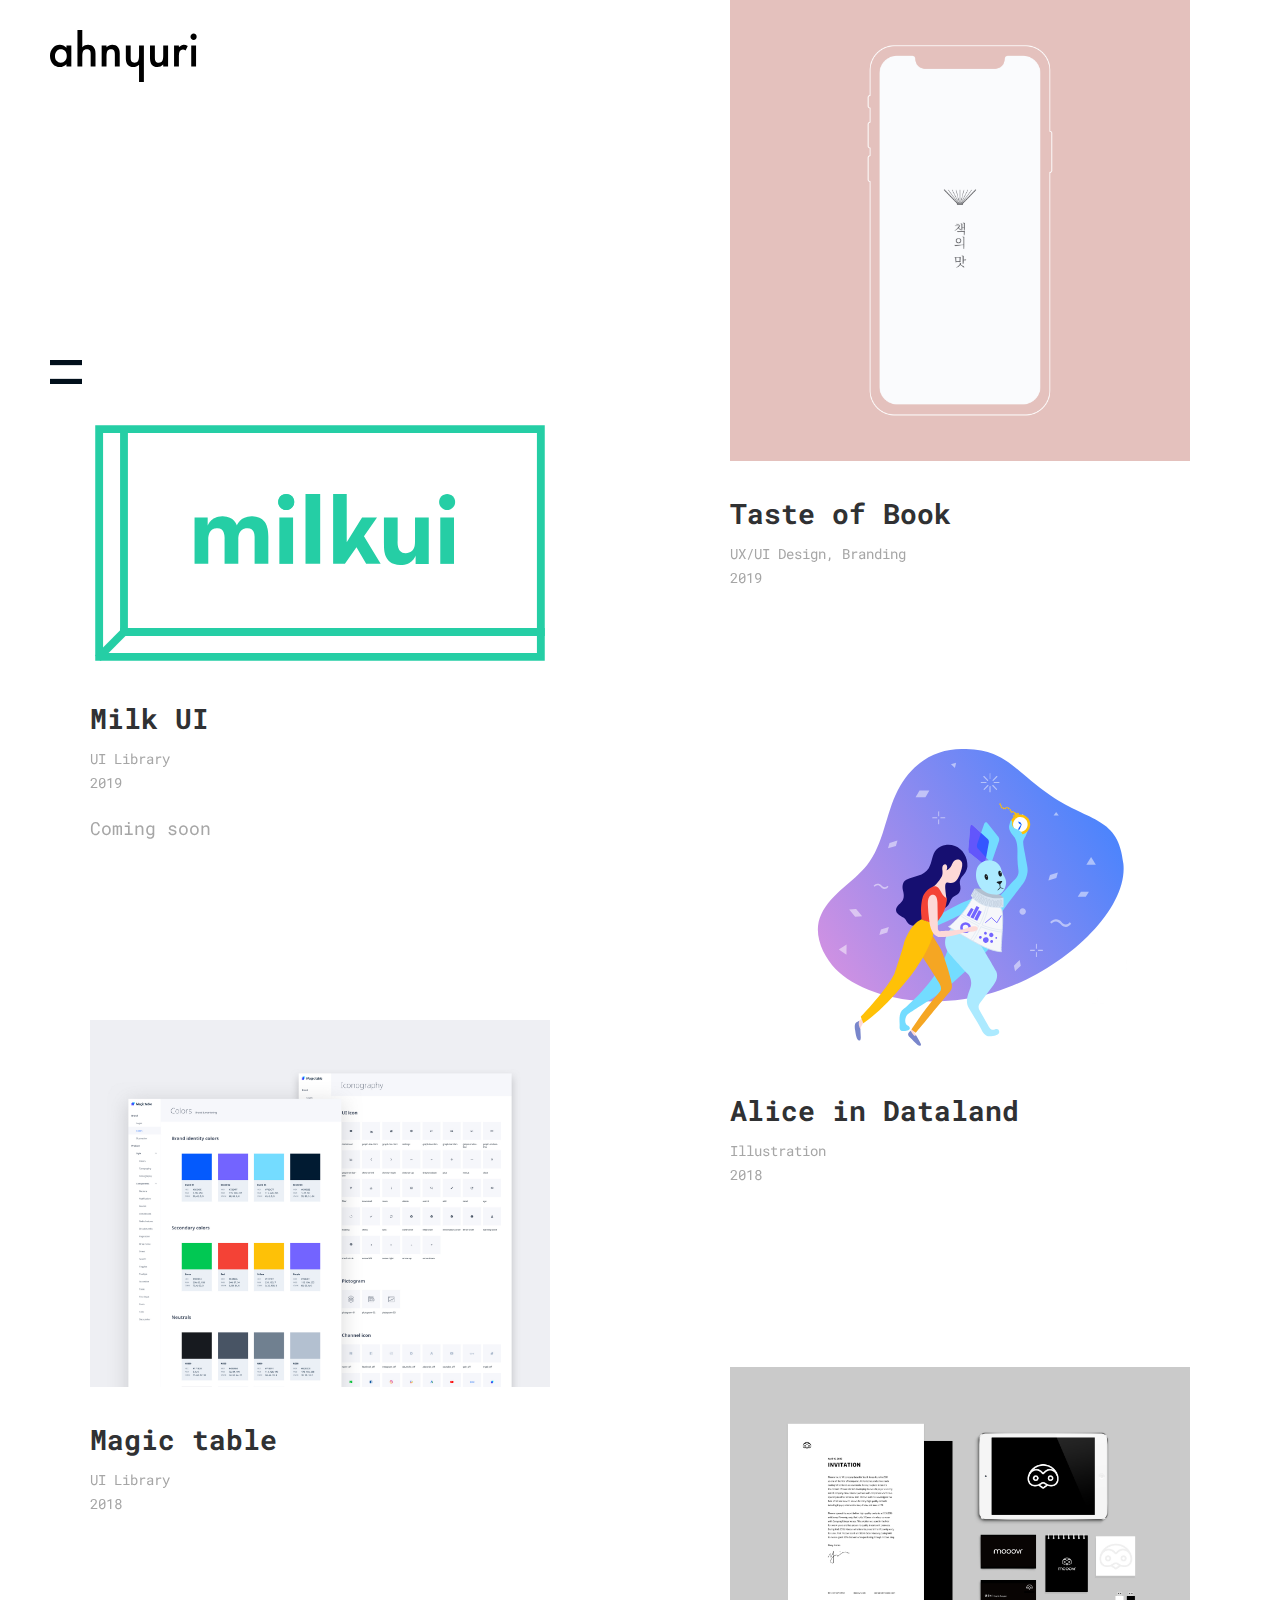
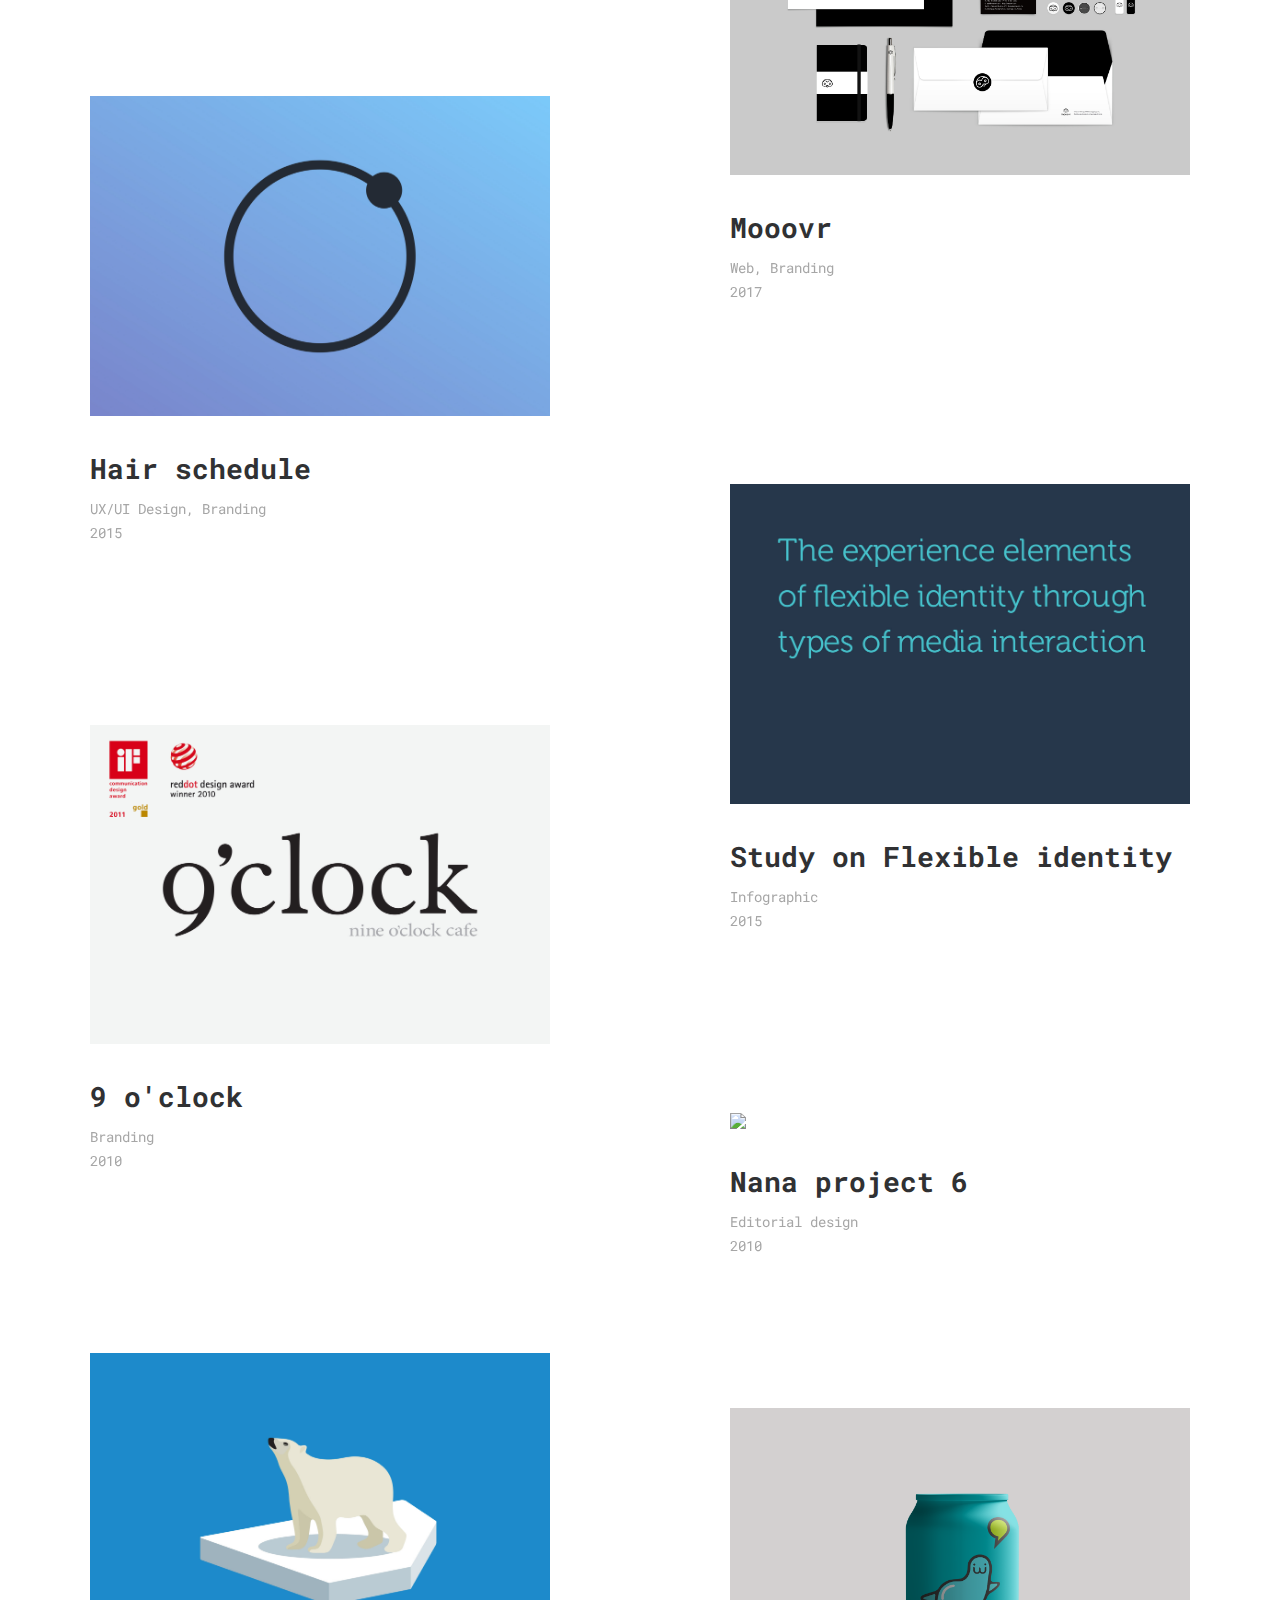
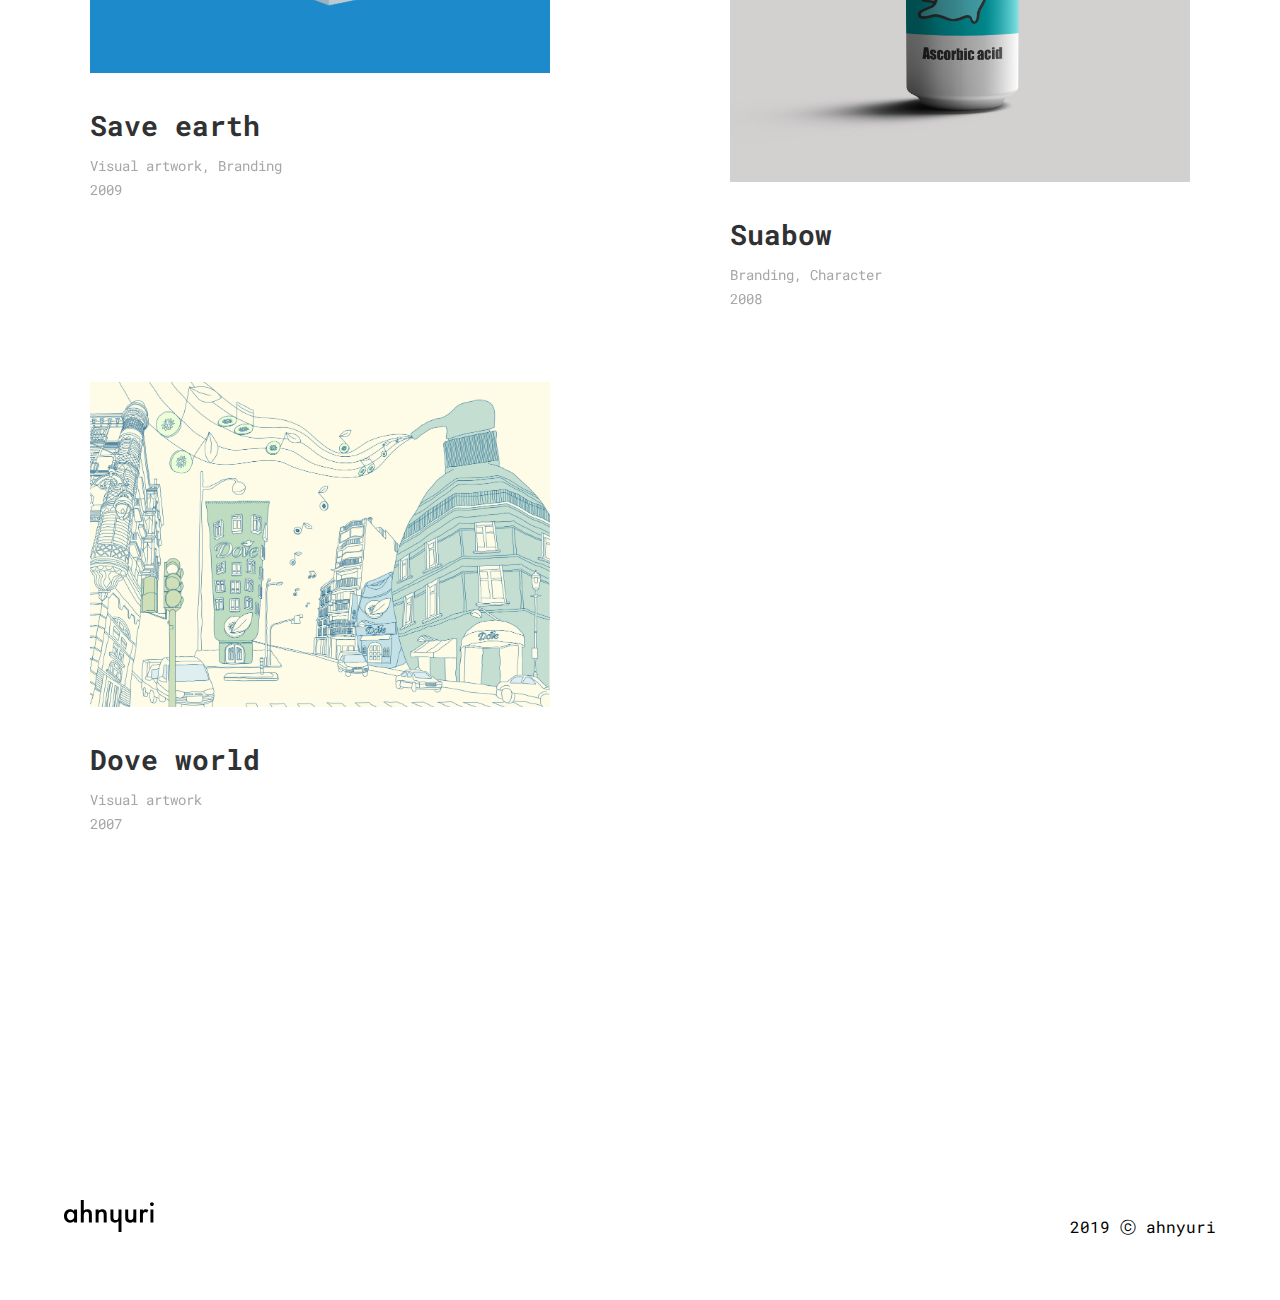
==== index.html @ 7df75aba "내용수정190302" ====
<!DOCTYPE html>
<html lang="en">
<head>
    <meta charset="UTF-8">
    <meta name="viewport" content="width=device-width, initial-scale=1.0">
    <meta http-equiv="X-UA-Compatible" content="ie=edge">
    <title>Yuri's Portfoilo
	</title>
	
	<link rel="stylesheet" href="./css/style1.css">
	<link rel="stylesheet" href="./css/animate.css">
	
	<script src="./js/lib/jquery-3.3.1.min.js"></script>
	<script>
		$(function() {
			var scrollEvent = function(event) {
				// 현재의 window화면의 스크롤 위치를 가져옴
				var height = $(this).scrollTop()

				if (height === 0) {
					$('#home_btn_img').attr('src', './images/P_PI_fullname.svg');
				} else if(height !== 0) {
					$('#home_btn_img').attr('src', './images/P_PI.svg');
				}
			}

			$(window).scroll(scrollEvent)
		})

		var chk = true;
		function clickMenu() {
			if (chk) {
				$('#menu_img').attr('src', './images/icon-del.svg');
				$('#contents').fadeOut();
				$('#career').fadeIn();
				chk = false;
			} else {
				$('#menu_img').attr('src', './images/icon-menu.svg');
				$('#career').fadeOut();
				$('#contents').fadeIn();
				chk = true;
			}

		}

		function movePortfolioPage(code) {
			location.href = "./detail.html?code=" + code 
		}
	</script>
</head>
<body>
	<div class="menu">
		<a onclick="clickMenu()"><img id="menu_img" src="./images/icon-menu.svg"></a>
	</div>
	<div id="contents">
		<div class="header" id="header">
			<div class="nav">
				<a href="./index.html"><img id="home_btn_img" src="./images/P_PI_fullname.svg"></a>
			</div>
			<!-- <div class="menu">
				<a href="" onclick="clickMenu()"><img src="./images/icon-menu.svg"></a>
			</div> -->
		</div>
		<div class="container" >
			<div class="left">
				<div class="contents-l1">
					<img src="./images/P_milkui_featured.svg">
					<h2>Milk UI</h2>
					<span>UI Library<br>2019</span><br><br><span style="font-size: 18px;">Coming soon</span>
				</div>
				<div class="contents-l2">
						<a onclick="movePortfolioPage('mtui')"><img src="./images/P_mtui_featured.jpg"></a>
						<a onclick="movePortfolioPage('mtui')"><h2>Magic table</h2></a>
						<a onclick="movePortfolioPage('mtui')"><span>UI Library<br>2018</span></a>
				</div>
				<div class="contents-l3">
						<a onclick="movePortfolioPage('hs')"><img src="./images/P_HS_featured2.jpg"></a>
						<a onclick="movePortfolioPage('hs')"><h2>Hair schedule</h2></a>
						<a onclick="movePortfolioPage('hs')"><span>UX/UI Design, Branding<br>2015</span></a>
				</div>
				<div class="contents-l4">
						<a onclick="movePortfolioPage('9')"><img src="./images/P_9_featured.jpg"></a>
						<a onclick="movePortfolioPage('9')"><h2>9 o'clock</h2></a>
						<a onclick="movePortfolioPage('9')"><span>Branding<br>2010</span></a>
				</div>
				<div class="contents-l5">
						<a onclick="movePortfolioPage('se')"><img src="./images/P_SE_featured.jpg"></a>
						<a onclick="movePortfolioPage('se')"><h2>Save earth</h2></a>
						<a onclick="movePortfolioPage('se')"><span>Visual artwork, Branding<br>2009</span></a>
				</div>
				<div class="contents-l6">
					<a onclick="movePortfolioPage('dove')"><img src="./images/P_dove_featured.jpg"></a>
					<a onclick="movePortfolioPage('dove')"><h2>Dove world</h2></a>
					<a onclick="movePortfolioPage('dove')"><span>Visual artwork<br>2007</span></a>
				</div>
			</div>
			<div class="right">
				<div class="contents-r1">
						<a onclick="movePortfolioPage('bt')"><img src="./images/P_BT_featured.jpg"></a>
						<a onclick="movePortfolioPage('bt')"><h2>Taste of Book</h2></a>
						<a onclick="movePortfolioPage('bt')"><span>UX/UI Design, Branding<br>2019</span></a>
				</div>
				<div class="contents-r2">
						<a onclick="movePortfolioPage('alice')"><img src="./images/P_alice_featured.svg"></a>
						<a onclick="movePortfolioPage('alice')"><h2>Alice in Dataland</h2></a>
						<a onclick="movePortfolioPage('alice')"><span>Illustration<br>2018</span></a>
				</div>
				<div class="contents-r3">
						<a onclick="movePortfolioPage('mvr')"><img src="./images/P_MVR_featured.jpg"></a>
						<a onclick="movePortfolioPage('mvr')"><h2>Mooovr</h2></a>
						<a onclick="movePortfolioPage('mvr')"><span>Web, Branding<br>2017</span></a>
				</div>
				<div class="contents-r4">
						<a onclick="movePortfolioPage('fi')"><img src="./images/P_FI_featured.jpg"></a>
						<a onclick="movePortfolioPage('fi')"><h2>Study on Flexible identity</h2></a>
						<a onclick="movePortfolioPage('fi')"><span>Infographic<br>2015</span></a>
				</div>
				<div class="contents-r5">
						<a onclick="movePortfolioPage('nana6')"><img src="./images/P_nana6_featured.jpg"></a>
						<a onclick="movePortfolioPage('nana6')"><h2>Nana project 6</h2></a>
						<a onclick="movePortfolioPage('nana6')"><span>Editorial design<br>2010</span></a>
				</div>
				<div class="contents-r6">
					<a onclick="movePortfolioPage('sb')"><img src="./images/P_SB_featured.svg"></a>
					<a onclick="movePortfolioPage('sb')"><h2>Suabow</h2></a>
					<a onclick="movePortfolioPage('sb')"><span>Branding, Character<br>2008</span></a>
				</div>
			</div>
		</div>

		<!-- <div class="wrap">
		<h1 class="animated fadeIn infinite">ANIMATE</h1>
		</div>	 -->
		
		<div class="footer">
			<span class="name">
				<a href="./index.html"><img src="./images/P_PI_fullname.svg"></a>
			</span>
			<!-- <span class="info">
				<p>elisabet517@naver.com<br>+82 10 4820 4100</p>
			</span> -->
			<span class="copyright">
				<p>2019 ⓒ ahnyuri</p>
			</span>
		</div>
	</div>
	<div id="career" style="display:none;">
		<h1 style="margin-top: 50px; margin-left: 10%; font-size: 36px;">Yuri Ahn<br>UX/UI, Graphic designer<br>elisabet517@naver.com</h1>

		<p style="margin-top: 50px; margin-left: 20%; font-size: 12px">Awards & Recognition</p>
		<h1 style="margin-top: 10px; margin-left: 20%; font-size: 36px;">iF design awards : Gold awards '11/<br>Reddot design awards: Winner '10/<br>
			1st Dove creative artwork awards:<br>Silver awards '07<br></h1>

		<p style="margin-top: 50px; margin-left: 30%; font-size: 12px">Educational background</p>
		<h1 style="margin-top: 10px; margin-left: 30%; margin-bottom: 60px; font-size: 36px;">Dept. of Visual design,<br>Univ. of Hongik, Master’s degree/<br>Dept. of Visual package design,<br>Univ. of Hanyang ERICA,<br>Bachelor’s degree</h1>
	</div>
</body>
</html>
---- css/style1.css ----
@import url('https://fonts.googleapis.com/css?family=Cantarell|Montserrat|Nixie+One|PT+Mono|Roboto+Mono|Roboto+Slab|Space+Mono');


body {
	margin: 0;
	font-family: 'Roboto Slab', serif;
	font-family: 'Cantarell', sans-serif;
	font-family: 'PT Mono', monospace;
	font-family: 'Space Mono', monospace;
	font-family: 'Nixie One', cursive;
	font-family: 'Montserrat', sans-serif;
	font-family: 'Roboto Mono', monospace;
}

/* @import url('https://fonts.googleapis.com/css?family=ABeeZee|Armata|Cantarell|Merriweather+Sans|Montserrat|Nixie+One|PT+Mono|PT+Sans+Caption|Roboto+Mono|Roboto+Slab|Source+Code+Pro|Space+Mono');

body {
	margin: 0;
	font-family: 'Roboto Slab', serif;
	font-family: 'Space Mono', monospace;
	font-family: 'Nixie One', cursive;
	font-family: 'Montserrat', sans-serif;
	font-family: 'Roboto Mono', monospace;
	font-family: 'Merriweather Sans', sans-serif;
	font-family: 'ABeeZee', sans-serif;
	font-family: 'PT Sans Caption', sans-serif;
	font-family: 'Cantarell', sans-serif;
	font-family: 'Armata', sans-serif;
	font-family: 'PT Mono', monospace;
	font-family: 'Source Code Pro', monospace;
    letter-spacing: -0.5px;
} */


/* @import url('https://fonts.googleapis.com/css?family=ABeeZee|Armata|Cantarell|Merriweather+Sans|Monda|Montserrat|Nixie+One|PT+Mono|PT+Sans+Caption|Roboto+Mono|Roboto+Slab|Source+Code+Pro|Space+Mono');

body {
	margin: 0;
    font-family: 'Roboto Slab', serif;
    font-family: 'Space Mono', monospace;
    font-family: 'Nixie One', cursive;
    font-family: 'Montserrat', sans-serif;
    font-family: 'Roboto Mono', monospace;
    font-family: 'Merriweather Sans', sans-serif;
    font-family: 'ABeeZee', sans-serif;
    font-family: 'PT Sans Caption', sans-serif;
    font-family: 'Cantarell', sans-serif;
    font-family: 'Armata', sans-serif;
    font-family: 'PT Mono', monospace;
    font-family: 'Source Code Pro', monospace;
    font-family: 'Monda', sans-serif;
} */


/* @import url('https://fonts.googleapis.com/css?family=ABeeZee|Armata|Cantarell|Chivo|Merriweather+Sans|Monda|Montserrat|Nixie+One|PT+Mono|PT+Sans+Caption|Roboto+Mono|Roboto+Slab|Source+Code+Pro|Space+Mono|Varela');

body {
	margin: 0;
    font-family: 'Roboto Slab', serif;
    font-family: 'Space Mono', monospace;
    font-family: 'Nixie One', cursive;
    font-family: 'Montserrat', sans-serif;
    font-family: 'Roboto Mono', monospace;
    font-family: 'Merriweather Sans', sans-serif;
    font-family: 'ABeeZee', sans-serif;
    font-family: 'PT Sans Caption', sans-serif;
    font-family: 'Cantarell', sans-serif;
    font-family: 'Armata', sans-serif;
    font-family: 'PT Mono', monospace;
    font-family: 'Source Code Pro', monospace;
    font-family: 'Monda', sans-serif;
    font-family: 'Chivo', sans-serif;
    font-family: 'Varela', sans-serif;
    letter-spacing: -0.5px;
} */

/* Header영역 */

.header {
	width: 100%;
	height: 80px;
	position: fixed;
	top: 0;
}

.nav img {
	height: 52px;
	margin-top: 30px;
	margin-left: 50px;
}

/* .nav img:hover {
	content: url("../images/P_PI_fullname.svg")
} */

.menu img {
	width: 32px;
	position: fixed;
	top: 40%;
	left: 50px;
	cursor: pointer;
}

/* Container 영역 */

.container {
	/* margin-top: 80px; */
	height: 4400px;
}

.container > .left {
	float: left;
	width: 50%;
	height: 100%;
}

.container > .right {
	float: right;
	width: 50%;
	height: 100%;
}

.container a {
	cursor: pointer;
}

.contents-l1 {
	width: 72%;
	margin: 0 auto;
}

.contents-l1 img {
	margin-top: 420px;
	width: 100%;
}


/* .contents-l1 img:hover {
	content: url("../images/P_milkui_featured_hover.svg")
} */

.contents-l1 h2 {
	font-size: 28px;
	color: #303133;
	margin-top: 30px;
	/* letter-spacing: -0.7px; */
	/* display: inline-block; */
	margin-bottom: 10px;
}

.contents-l1 span {
	font-size: 14px;
	line-height: 24px;
	margin-bottom: 0;
	color: grey; opacity: 0.7;
}


.contents-l2 {
	width: 72%;
	margin: 0 auto;
}

.contents-l2 img {
	margin-top: 180px;
	width: 100%;
}


.contents-l2 h2 {
	font-size: 28px;
	color: #303133;
	margin-top: 30px;
	/* letter-spacing: -0.7px; */
	/* display: inline-block; */
	margin-bottom: 10px;
}

.contents-l2 span {
	font-size: 14px;
	line-height: 24px;
	margin-bottom: 0;
	color: grey; opacity: 0.7;
}


.contents-l3 {
	width: 72%;
	margin: 0 auto;
}

.contents-l3 img {
	margin-top: 180px;
	width: 100%;
}

.contents-l3 a {
	text-decoration: none;
}

.contents-l3 h2 {
	font-size: 28px;
	color: #303133;
	margin-top: 30px;
	/* letter-spacing: -0.7px; */
	/* display: inline-block; */
	margin-bottom: 10px;
}

.contents-l3 span {
	font-size: 14px;
	line-height: 24px;
	margin-bottom: 0;
	color: grey; opacity: 0.7;
}


.contents-l4 {
	width: 72%;
	margin: 0 auto;
}

.contents-l4 img {
	margin-top: 180px;
	width: 100%;
}

.contents-l4 h2 {
	font-size: 28px;
	color: #303133;
	margin-top: 30px;
	/* letter-spacing: -0.7px; */
	/* display: inline-block; */
	margin-bottom: 10px;
}

.contents-l4 span {
	font-size: 14px;
	line-height: 24px;
	margin-bottom: 0;
	color: grey; opacity: 0.7;
}

.contents-l5 {
	width: 72%;
	margin: 0 auto;
}

.contents-l5 img {
	margin-top: 180px;
	width: 100%;
}

.contents-l5 a {
	text-decoration: none;
}

.contents-l5 h2 {
	font-size: 28px;
	color: #303133;
	margin-top: 30px;
	/* letter-spacing: -0.7px; */
	/* display: inline-block; */
	margin-bottom: 10px;
}

.contents-l5 span {
	font-size: 14px;
	line-height: 24px;
	margin-bottom: 0;
	color: grey; opacity: 0.7;
}

.contents-l6 {
	width: 72%;
	margin: 0 auto;
}

.contents-l6 img {
	margin-top: 180px;
	width: 100%;
}

.contents-l6 h2 {
	font-size: 28px;
	color: #303133;
	margin-top: 30px;
	/* letter-spacing: -0.7px; */
	/* display: inline-block; */
	margin-bottom: 10px;
}

.contents-l6 span {
	font-size: 14px;
	line-height: 24px;
	margin-bottom: 0;
	color: grey; opacity: 0.7;
}

.contents-r1 {
	width: 72%;
	margin: 0 auto;
}

.contents-r1 img {
	margin-top: 0;
	width: 100%;
}

.contents-r1 a {
	text-decoration: none;
}

.contents-r1 h2 {
	font-size: 28px;
	color: #303133;
	margin-top: 30px;
	/* letter-spacing: -0.7px; */
	/* display: inline-block; */
	margin-bottom: 10px;
}

.contents-r1 span {
	font-size: 14px;
	line-height: 24px;
	margin-bottom: 0;
	color: grey; opacity: 0.7;
}


.contents-r2 {
	width: 72%;
	margin: 0 auto;
}

.contents-r2 img {
	margin-top: 100px;
	width: 100%;
}

.contents-r2 a {
	text-decoration: none;
}

.contents-r2 h2 {
	font-size: 28px;
	color: #303133;
	margin-top: 10px;
	/* letter-spacing: -0.7px; */
	/* display: inline-block; */
	margin-bottom: 10px;
}

.contents-r2 span {
	font-size: 14px;
	line-height: 24px;
	margin-bottom: 0;
	color: grey; opacity: 0.7;
}


.contents-r3 {
	width: 72%;
	margin: 0 auto;
}

.contents-r3 img {
	margin-top: 180px;
	width: 100%;
}

.contents-r3 a {
	text-decoration: none;
}

.contents-r3 h2 {
	font-size: 28px;
	color: #303133;
	margin-top: 30px;
	/* letter-spacing: -0.7px; */
	/* display: inline-block; */
	margin-bottom: 10px;
}

.contents-r3 span {
	font-size: 14px;
	line-height: 24px;
	margin-bottom: 0;
	color: grey; opacity: 0.7;
}


.contents-r4 {
	width: 72%;
	margin: 0 auto;
}

.contents-r4 img {
	margin-top: 180px;
	width: 100%;
}

.contents-r4 a {
	text-decoration: none;
}

.contents-r4 h2 {
	font-size: 28px;
	color: #303133;
	margin-top: 30px;
	/* letter-spacing: -0.7px; */
	/* display: inline-block; */
	margin-bottom: 10px;
}

.contents-r4 span {
	font-size: 14px;
	line-height: 24px;
	margin-bottom: 0;
	color: grey; opacity: 0.7;
}


.contents-r5 {
	width: 72%;
	margin: 0 auto;
}

.contents-r5 img {
	margin-top: 180px;
	width: 100%;
}

.contents-r5 a {
	text-decoration: none;
}

/* .contents-r5 img:hover {
	content: url("../images/P_nana6_featured.jpg")
} */

.contents-r5 h2 {
	font-size: 28px;
	color: #303133;
	margin-top: 30px;
	/* letter-spacing: -0.7px; */
	/* display: inline-block; */
	margin-bottom: 10px;
}

.contents-r5 span {
	font-size: 14px;
	line-height: 24px;
	margin-bottom: 0;
	color: grey; opacity: 0.7;
}


.contents-r6 {
	width: 72%;
	margin: 0 auto;
}

.contents-r6 img {
	margin-top: 150px;
	width: 100%;
}

.contents-r6 a {
	text-decoration: none;
}

.contents-r6 h2 {
	font-size: 28px;
	color: #303133;
	margin-top: 30px;
	/* letter-spacing: -0.7px; */
	/* display: inline-block; */
	margin-bottom: 10px;
}

.contents-r6 span {
	font-size: 14px;
	line-height: 24px;
	margin-bottom: 0;
	color: grey; opacity: 0.7;
}


/* Footer 영역 */

.footer {
	width: 100%;
    height: 100px;
}

.name img {
	width: 90px;
	margin-left: 5%;
}

.info {
	width: 50%;
	font-size: 16px;
	line-height: 20px;
	margin-left: 6%;
	display: inline-block;
}

.copyright {
	float: right;
	margin-right: 5%;
	display: inline-block;
}
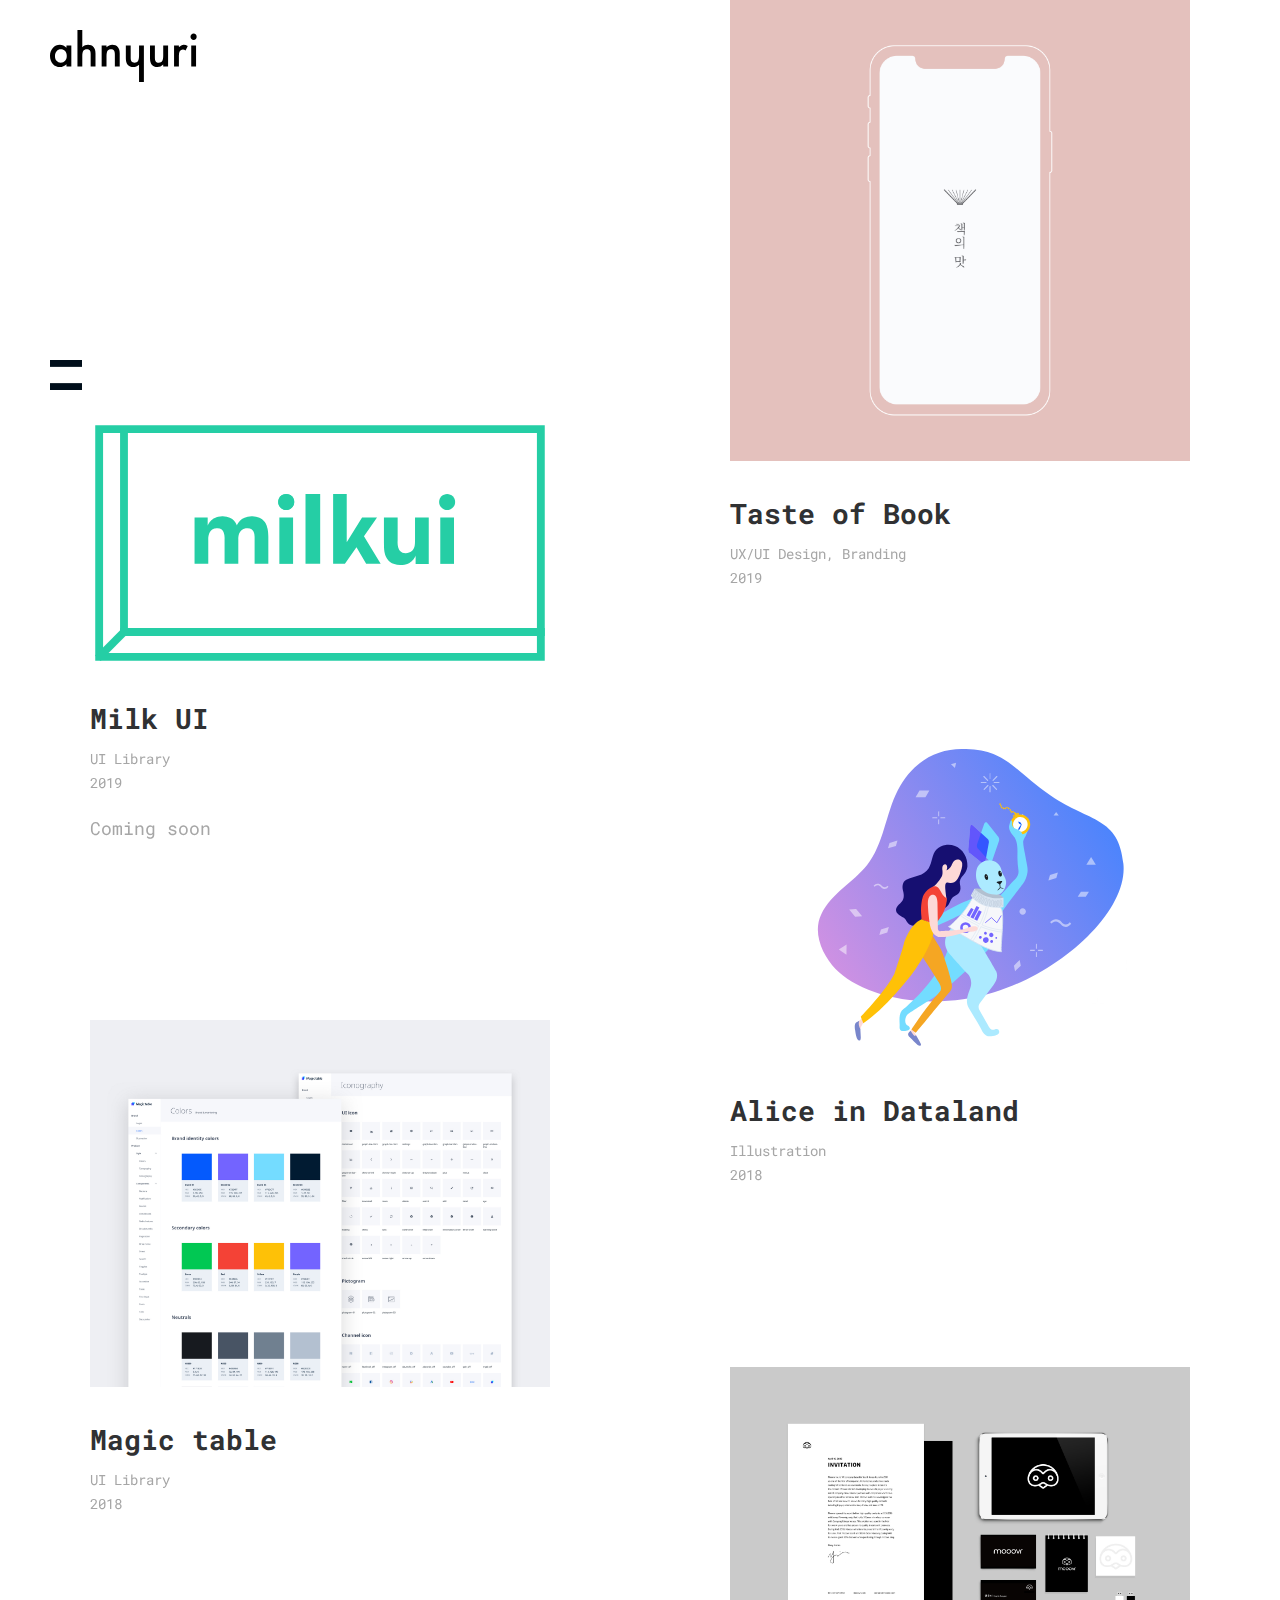
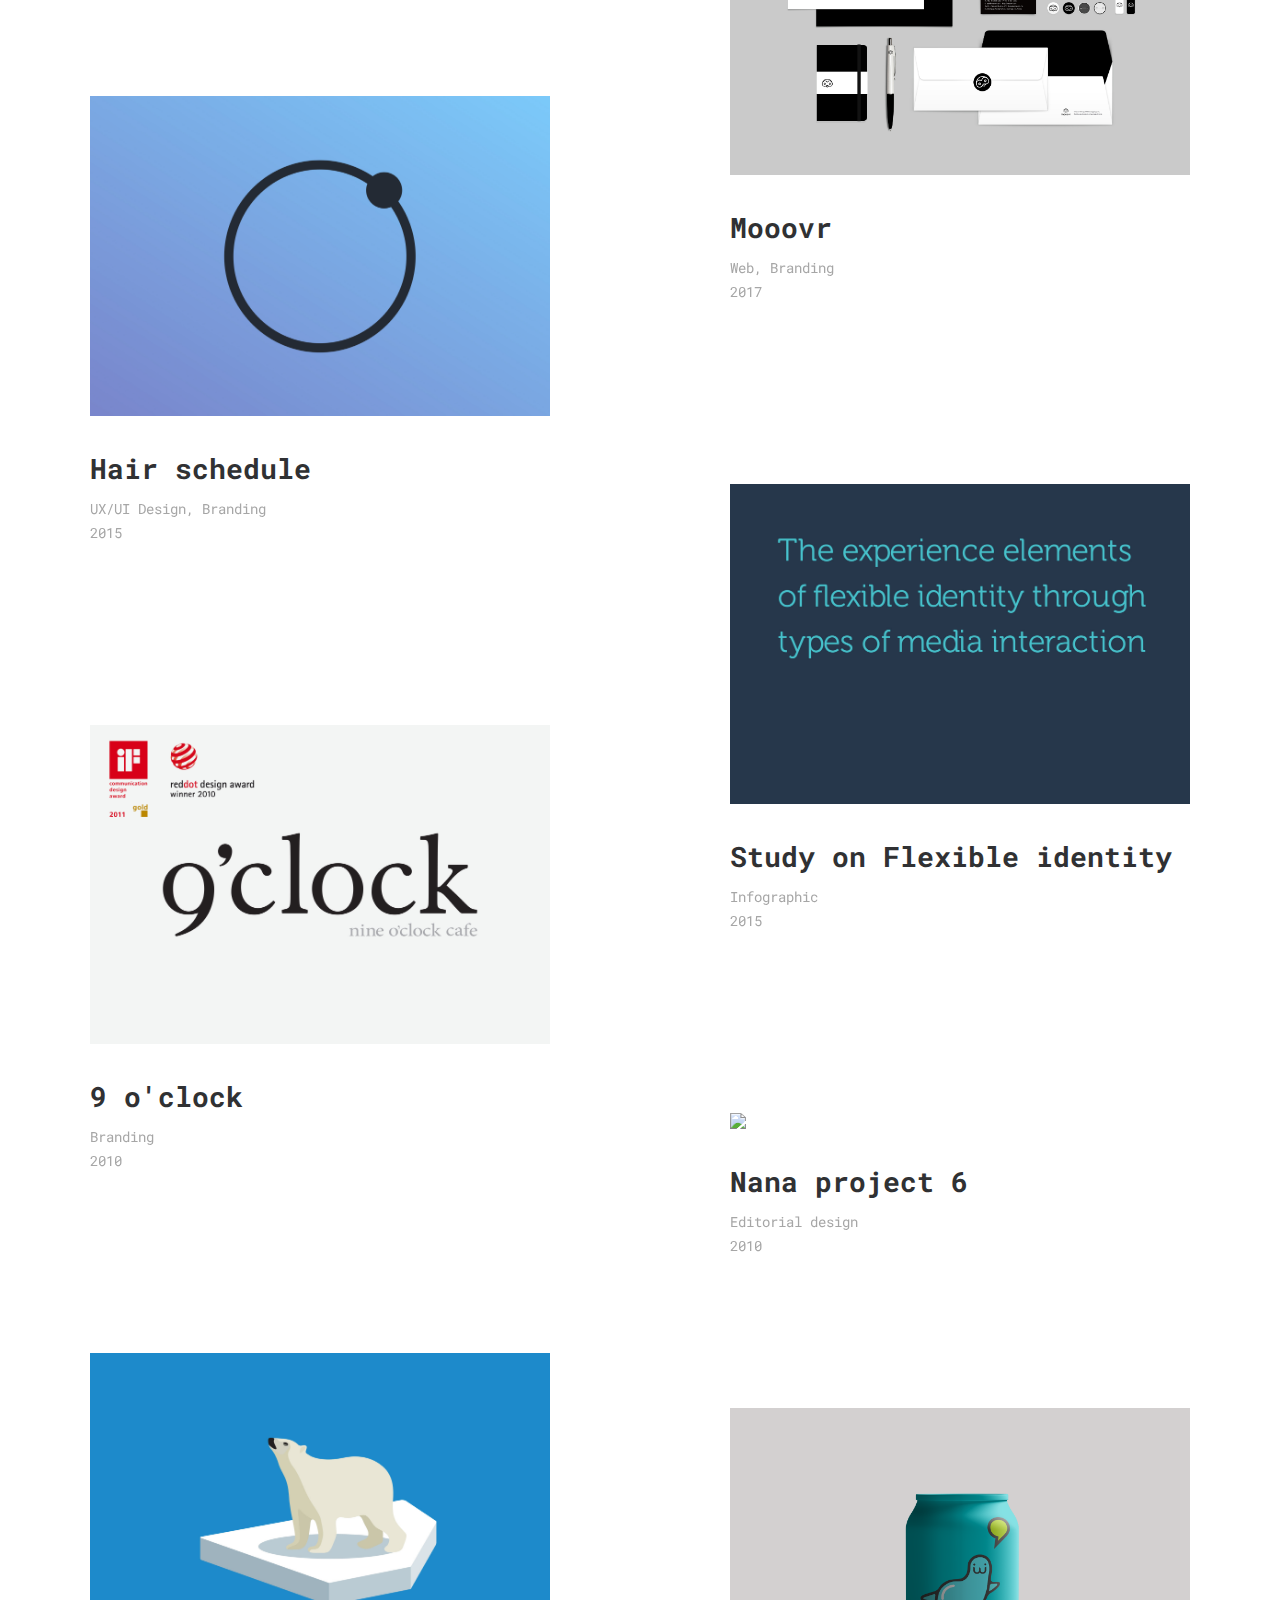
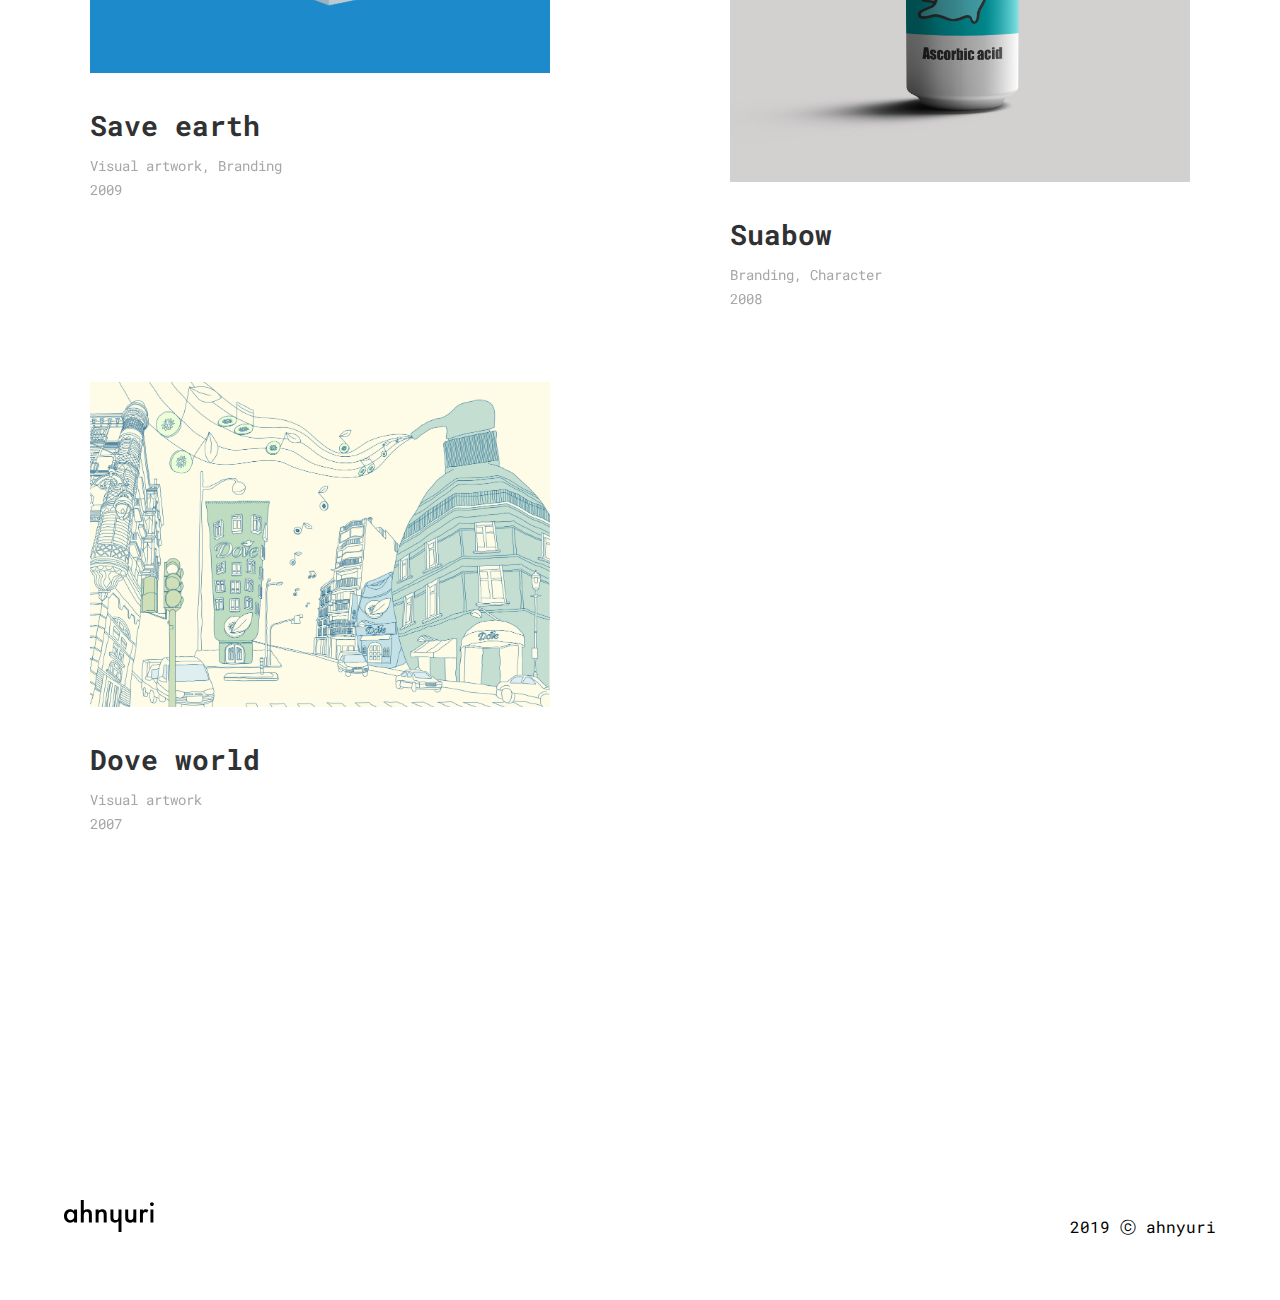
==== commit 9442a5ee: "아이콘 이미지 변경" ====
--- a/index.html
+++ b/index.html
@@ -4,11 +4,10 @@
     <meta charset="UTF-8">
     <meta name="viewport" content="width=device-width, initial-scale=1.0">
     <meta http-equiv="X-UA-Compatible" content="ie=edge">
-    <title>Yuri's Portfoilo
-	</title>
+    <title>Yuri's Portfoilo</title>
 	
 	<link rel="stylesheet" href="./css/style1.css">
-	<link rel="stylesheet" href="./css/animate.css">
+	<!-- <link rel="stylesheet" href="./css/animate.css"> -->
 	
 	<script src="./js/lib/jquery-3.3.1.min.js"></script>
 	<script>
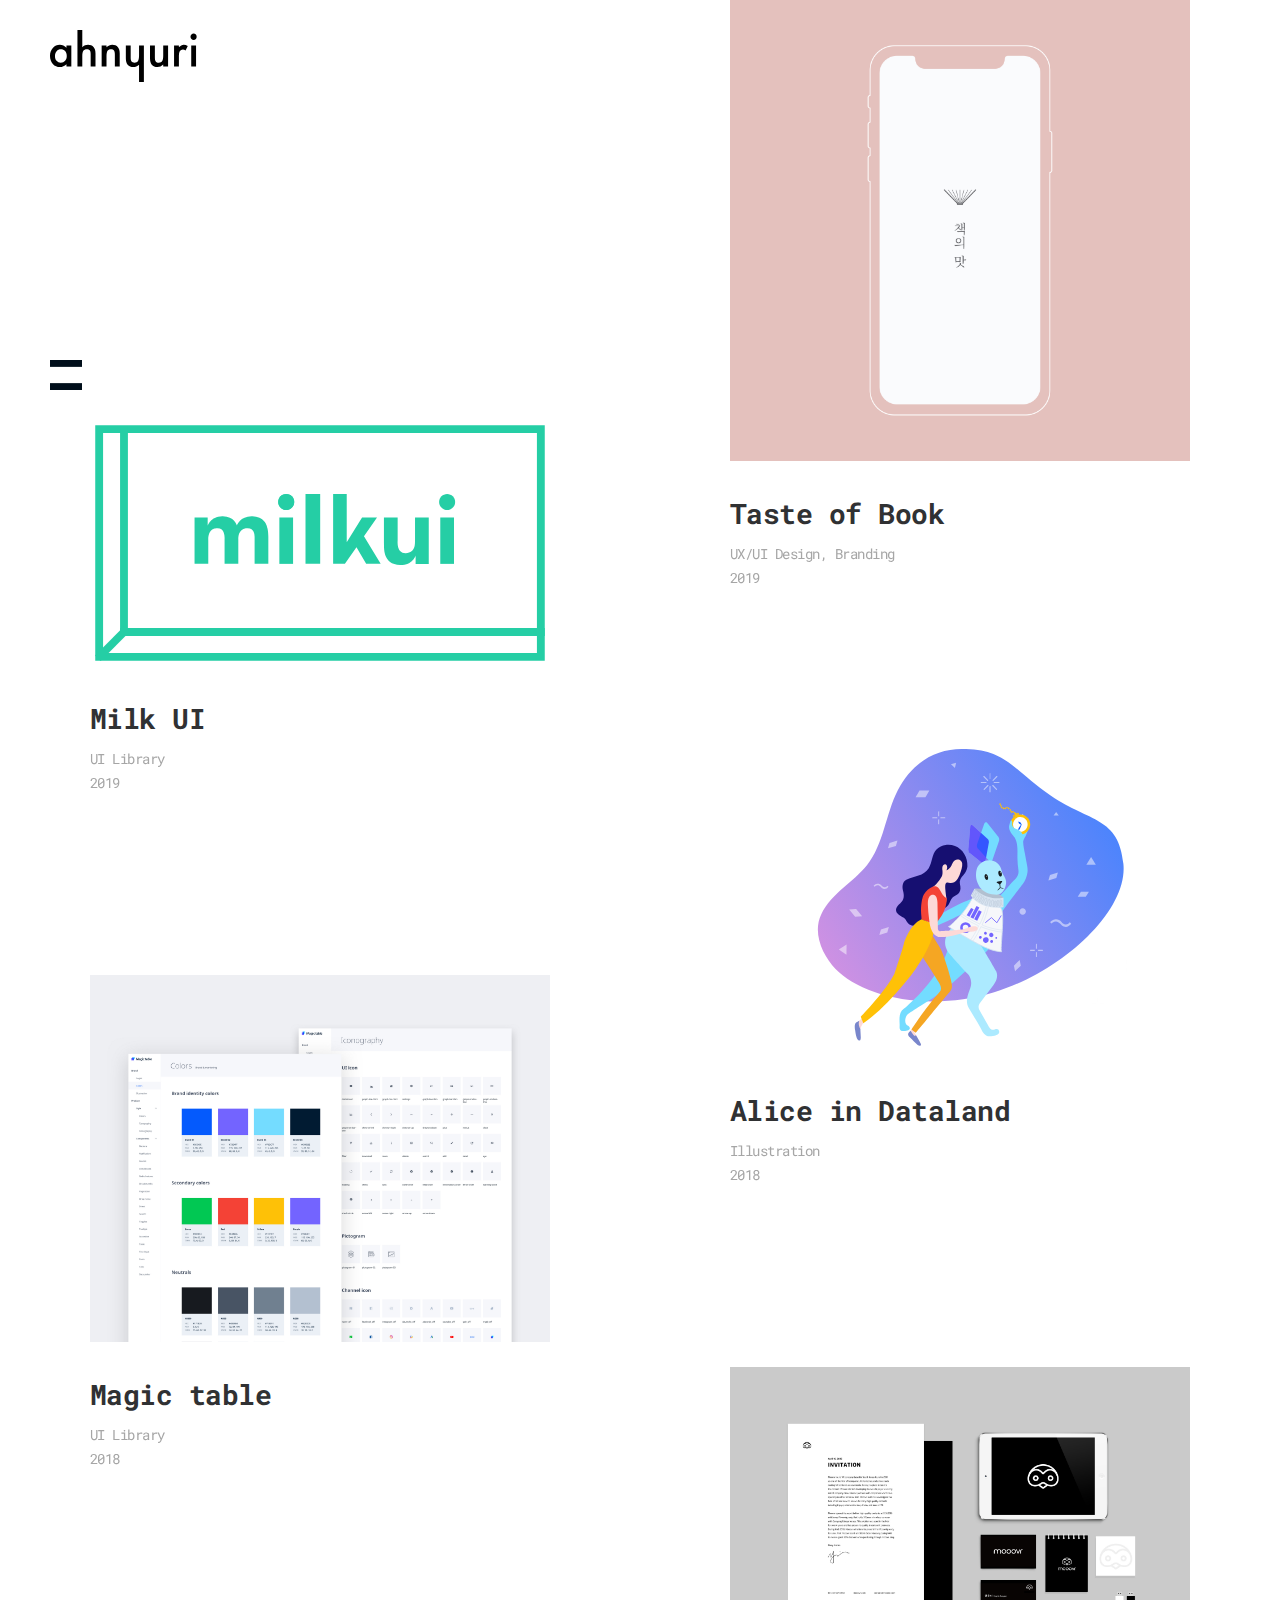
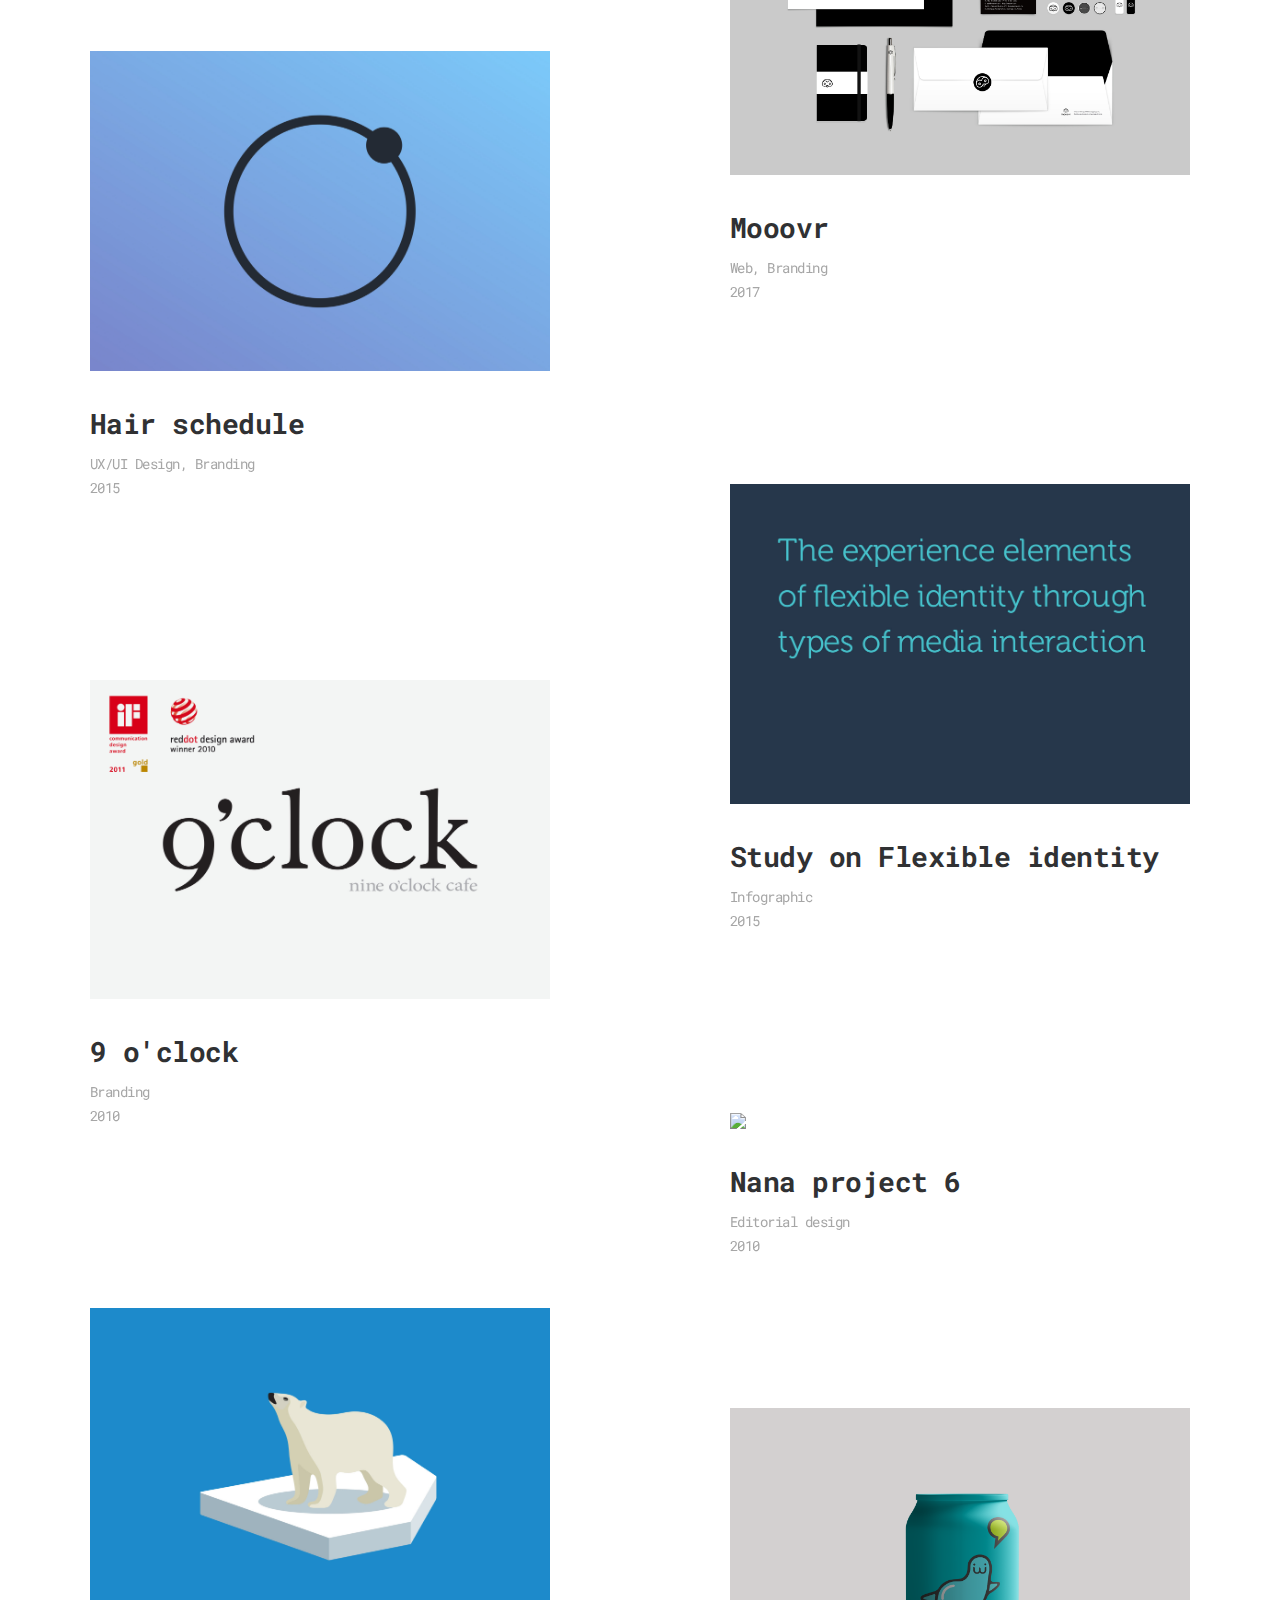
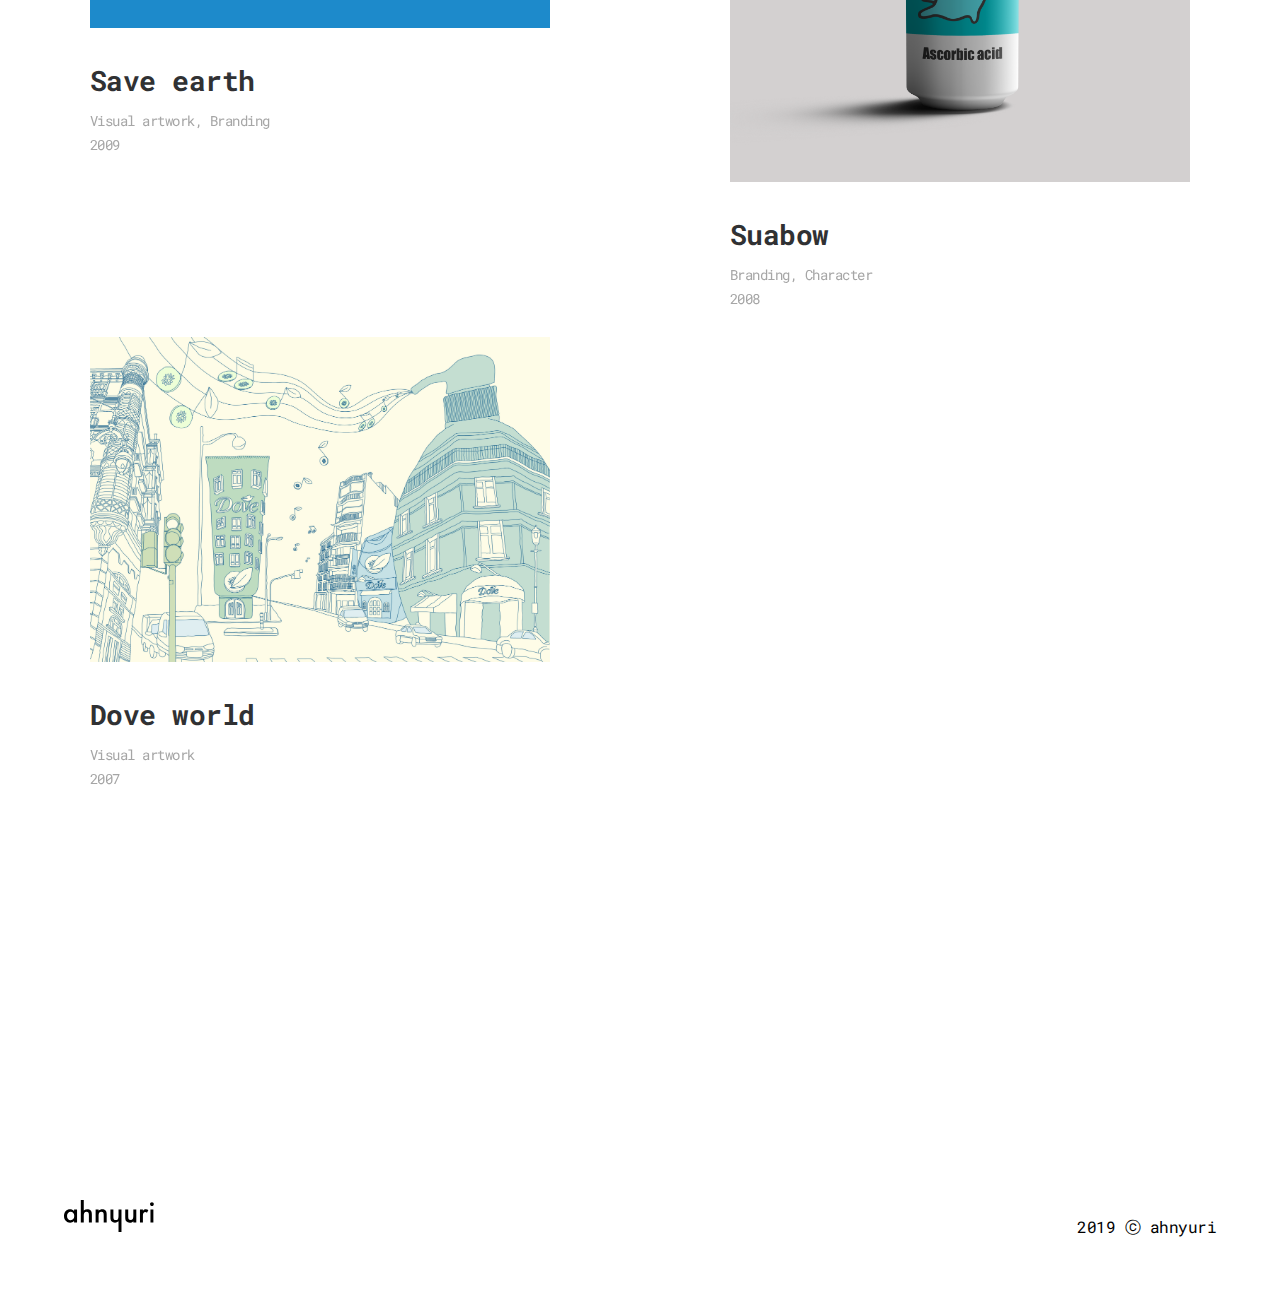
==== commit 6a5b2eed: "내용수정" ====
--- a/index.html
+++ b/index.html
@@ -7,6 +7,7 @@
     <title>Yuri's Portfoilo</title>
 	
 	<link rel="stylesheet" href="./css/style1.css">
+	<link rel="shortcut icon" href="./images/favicon.png">
 	<!-- <link rel="stylesheet" href="./css/animate.css"> -->
 	
 	<script src="./js/lib/jquery-3.3.1.min.js"></script>
@@ -63,9 +64,9 @@
 		<div class="container" >
 			<div class="left">
 				<div class="contents-l1">
-					<img src="./images/P_milkui_featured.svg">
-					<h2>Milk UI</h2>
-					<span>UI Library<br>2019</span><br><br><span style="font-size: 18px;">Coming soon</span>
+					    <a onclick="movePortfolioPage('mu')"><img src="./images/P_milkui_featured.svg"></a>
+						<a onclick="movePortfolioPage('mu')"><h2>Milk UI</h2></a>
+						<a onclick="movePortfolioPage('mu')"><span>UI Library<br>2019</span></span></a>
 				</div>
 				<div class="contents-l2">
 						<a onclick="movePortfolioPage('mtui')"><img src="./images/P_mtui_featured.jpg"></a>
--- a/css/style1.css
+++ b/css/style1.css
@@ -10,6 +10,7 @@
 	font-family: 'Nixie One', cursive;
 	font-family: 'Montserrat', sans-serif;
 	font-family: 'Roboto Mono', monospace;
+	letter-spacing: -0.5px;
 }
 
 /* @import url('https://fonts.googleapis.com/css?family=ABeeZee|Armata|Cantarell|Merriweather+Sans|Montserrat|Nixie+One|PT+Mono|PT+Sans+Caption|Roboto+Mono|Roboto+Slab|Source+Code+Pro|Space+Mono');
@@ -135,9 +136,9 @@
 }
 
 
-/* .contents-l1 img:hover {
+.contents-l1 img:hover {
 	content: url("../images/P_milkui_featured_hover.svg")
-} */
+}
 
 .contents-l1 h2 {
 	font-size: 28px;
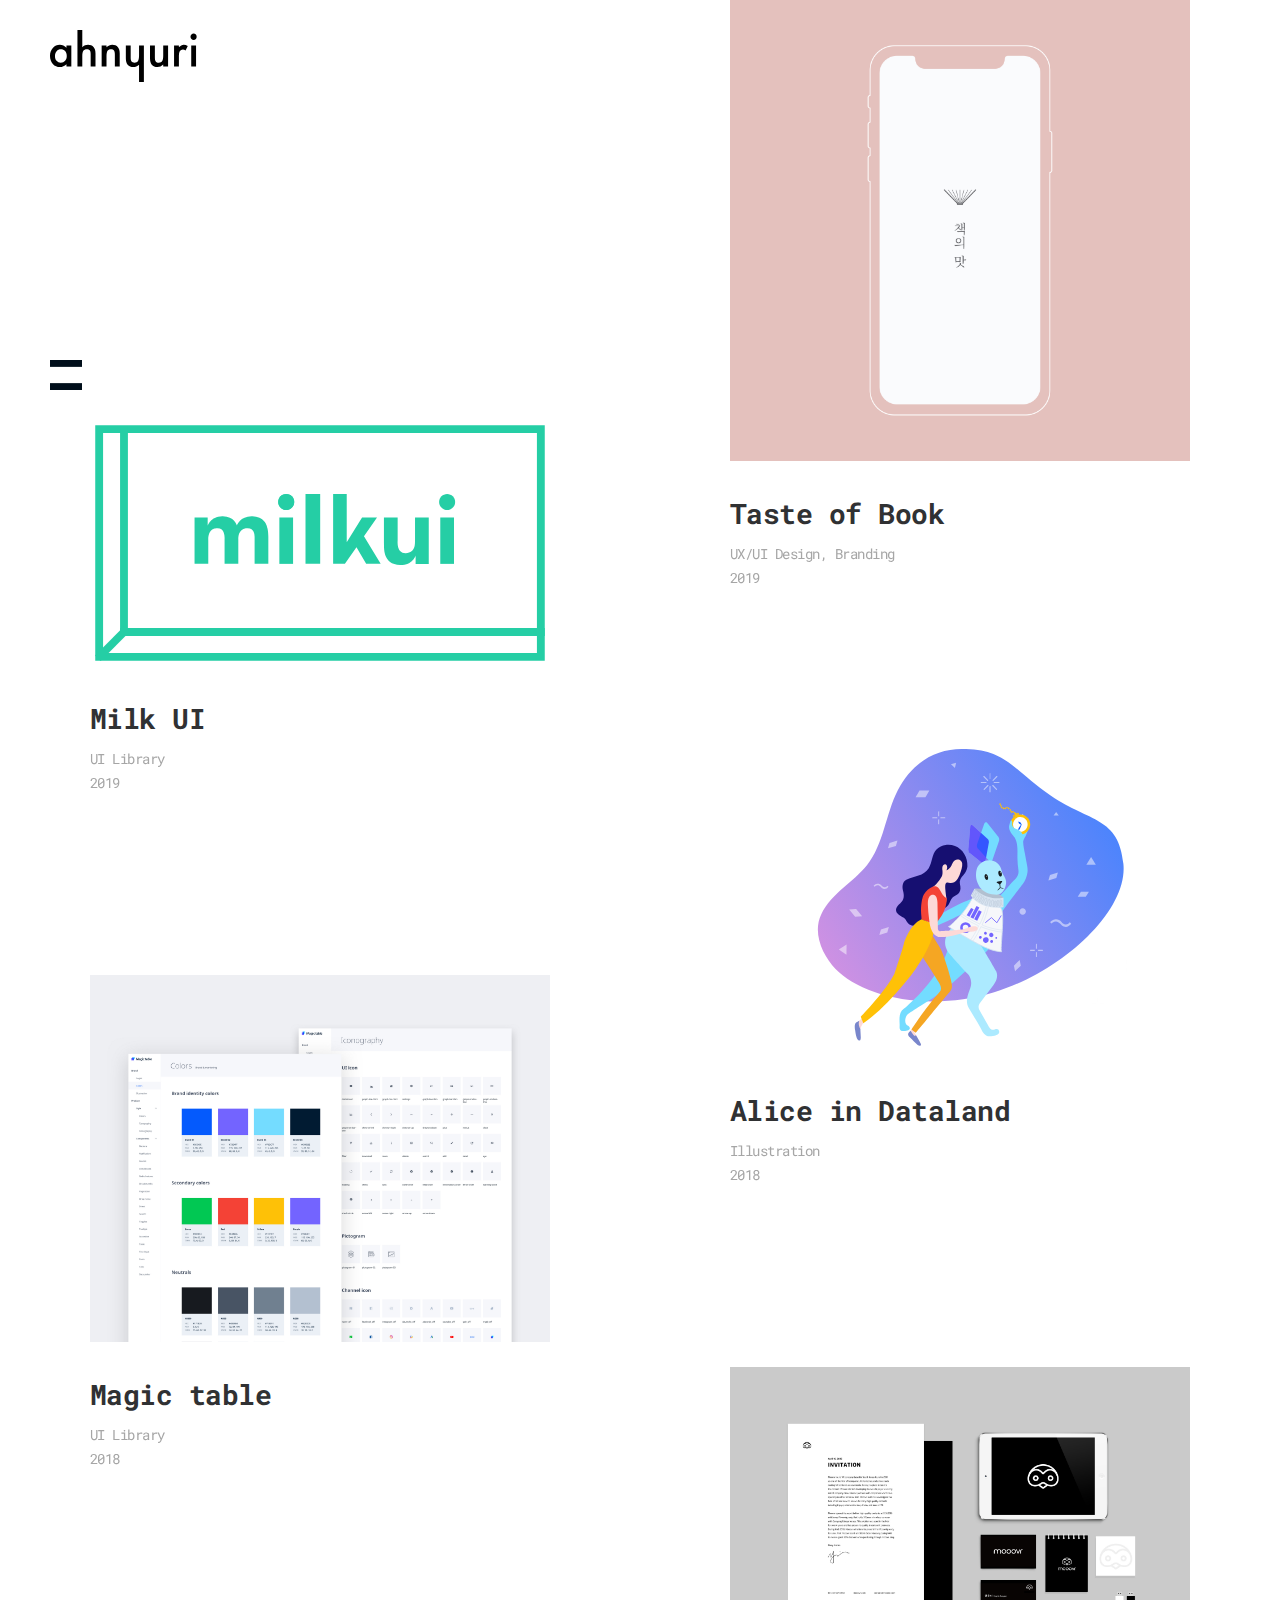
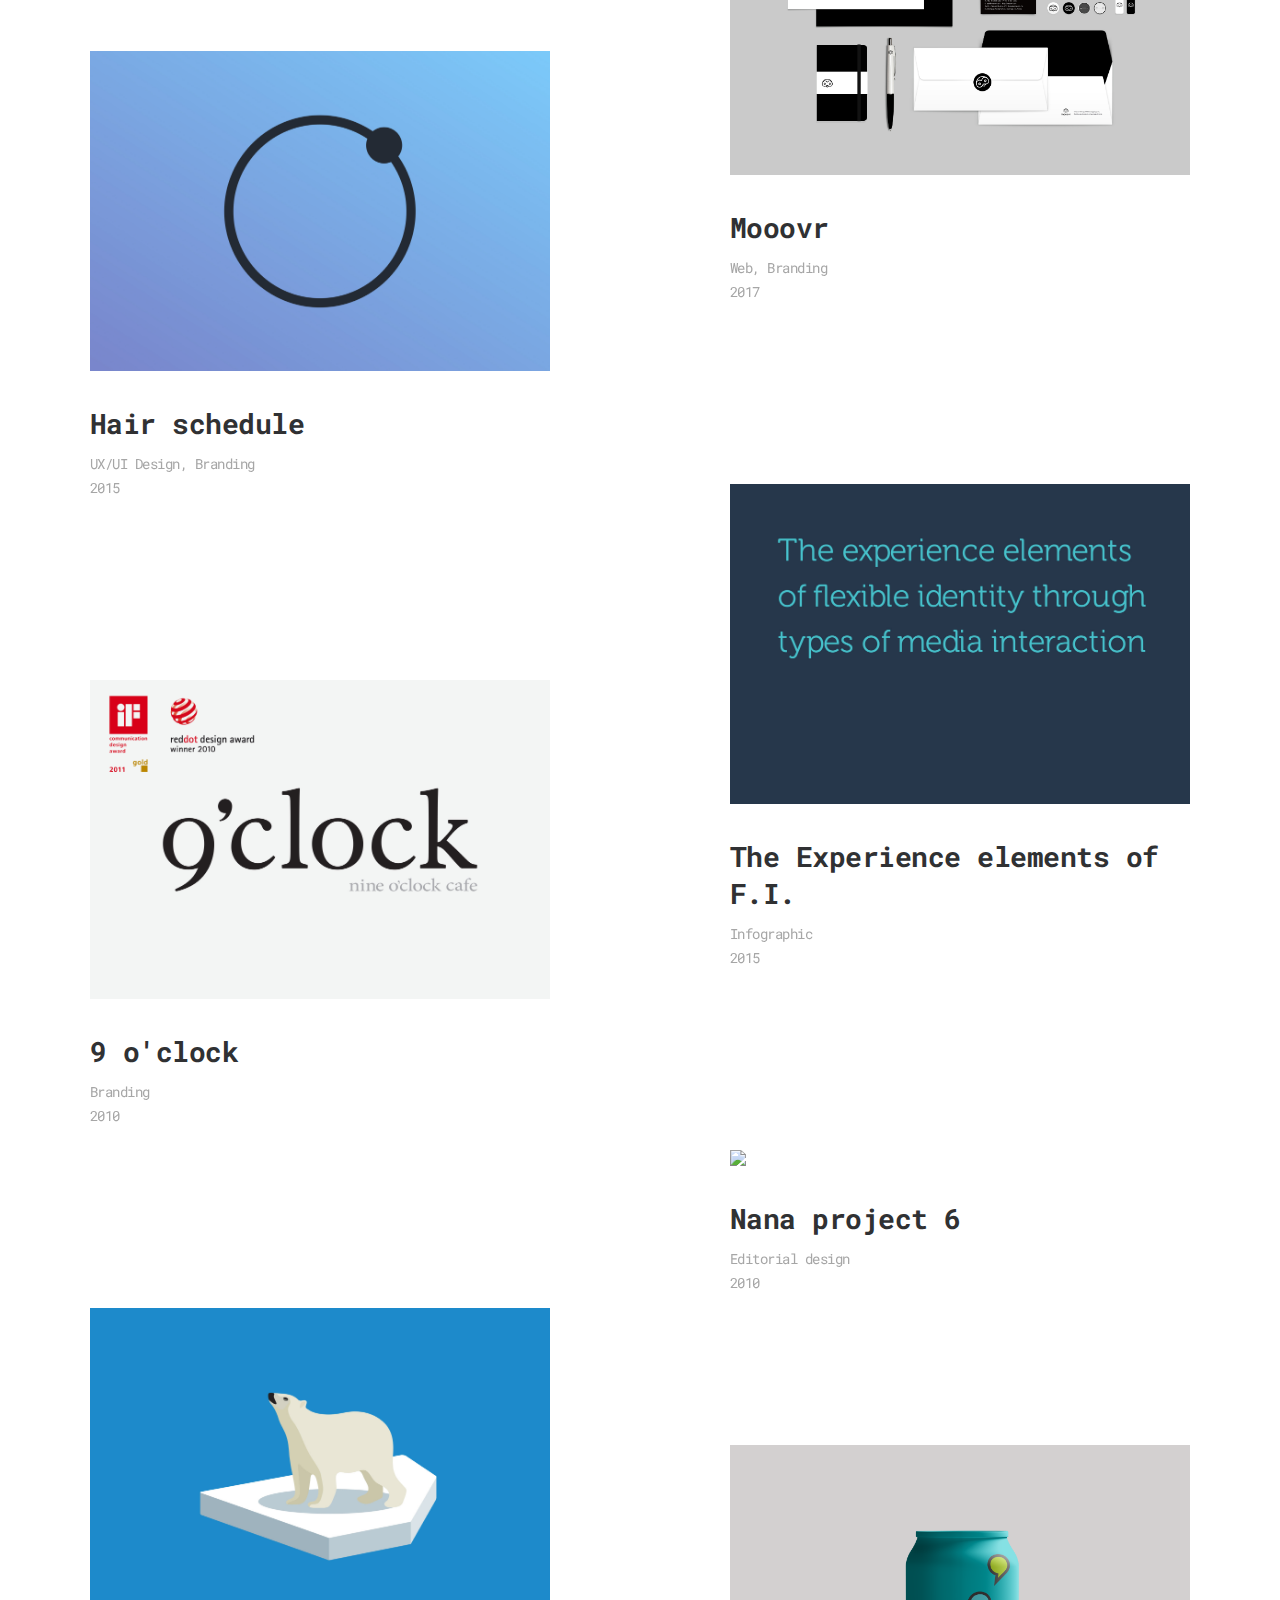
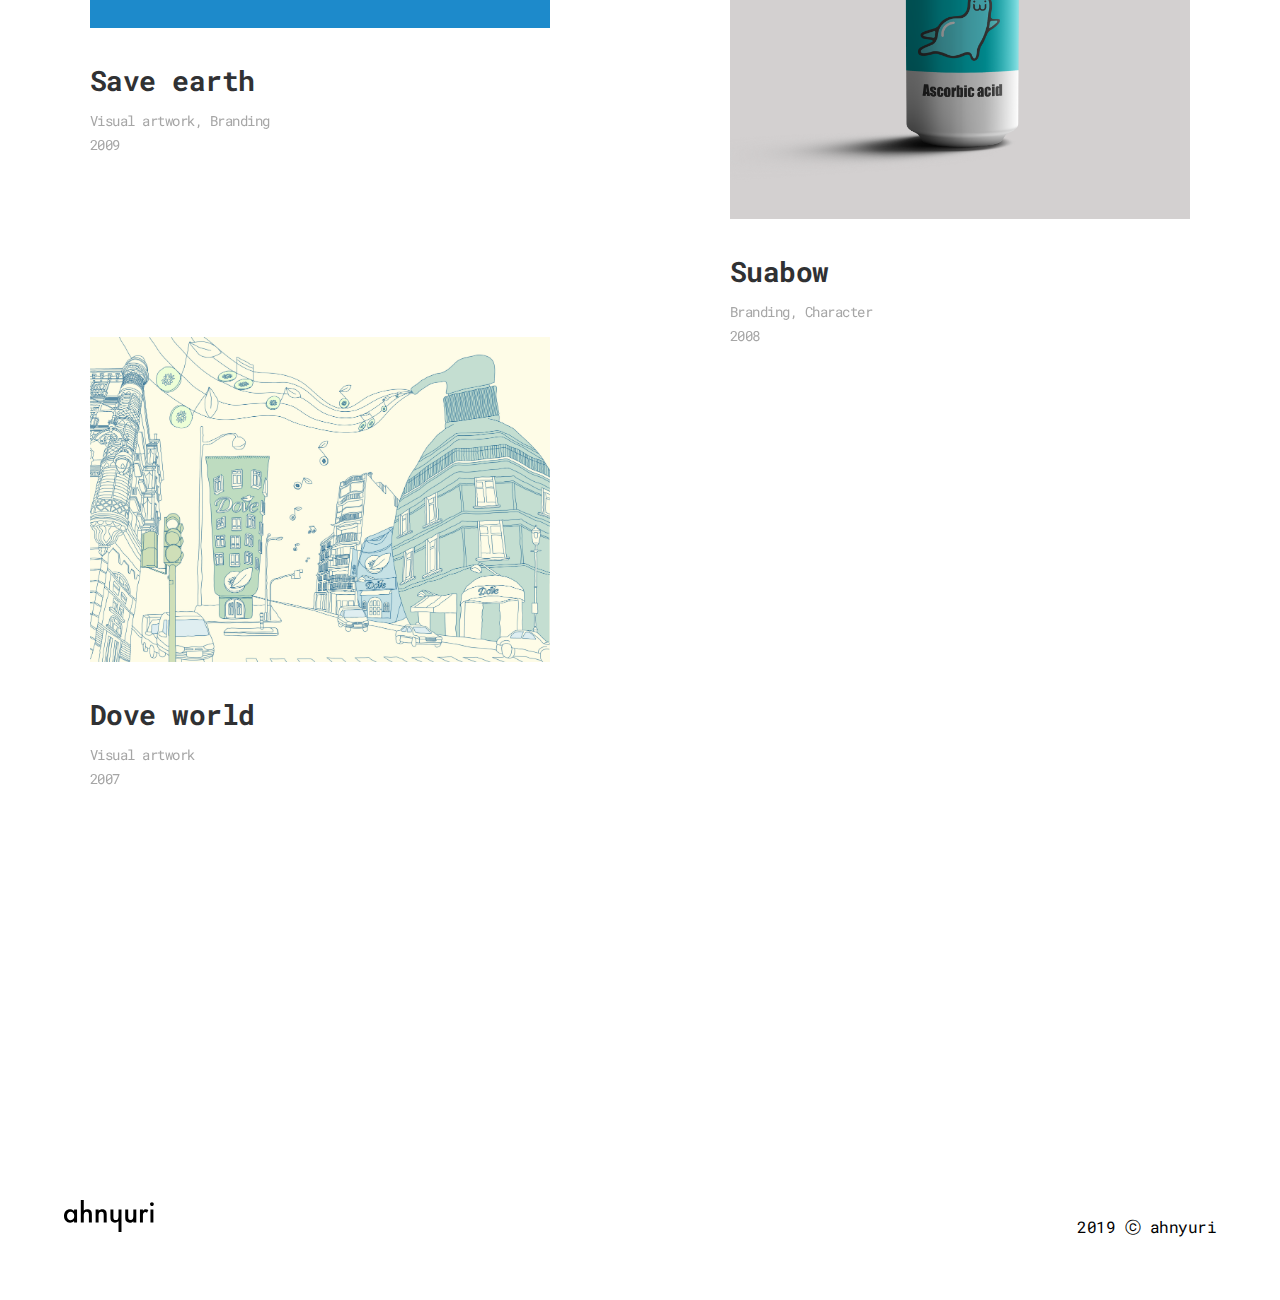
==== commit 54b40c73: "텍스트 수정" ====
--- a/index.html
+++ b/index.html
@@ -112,7 +112,7 @@
 				</div>
 				<div class="contents-r4">
 						<a onclick="movePortfolioPage('fi')"><img src="./images/P_FI_featured.jpg"></a>
-						<a onclick="movePortfolioPage('fi')"><h2>Study on Flexible identity</h2></a>
+						<a onclick="movePortfolioPage('fi')"><h2>The Experience elements of F.I.</h2></a>
 						<a onclick="movePortfolioPage('fi')"><span>Infographic<br>2015</span></a>
 				</div>
 				<div class="contents-r5">
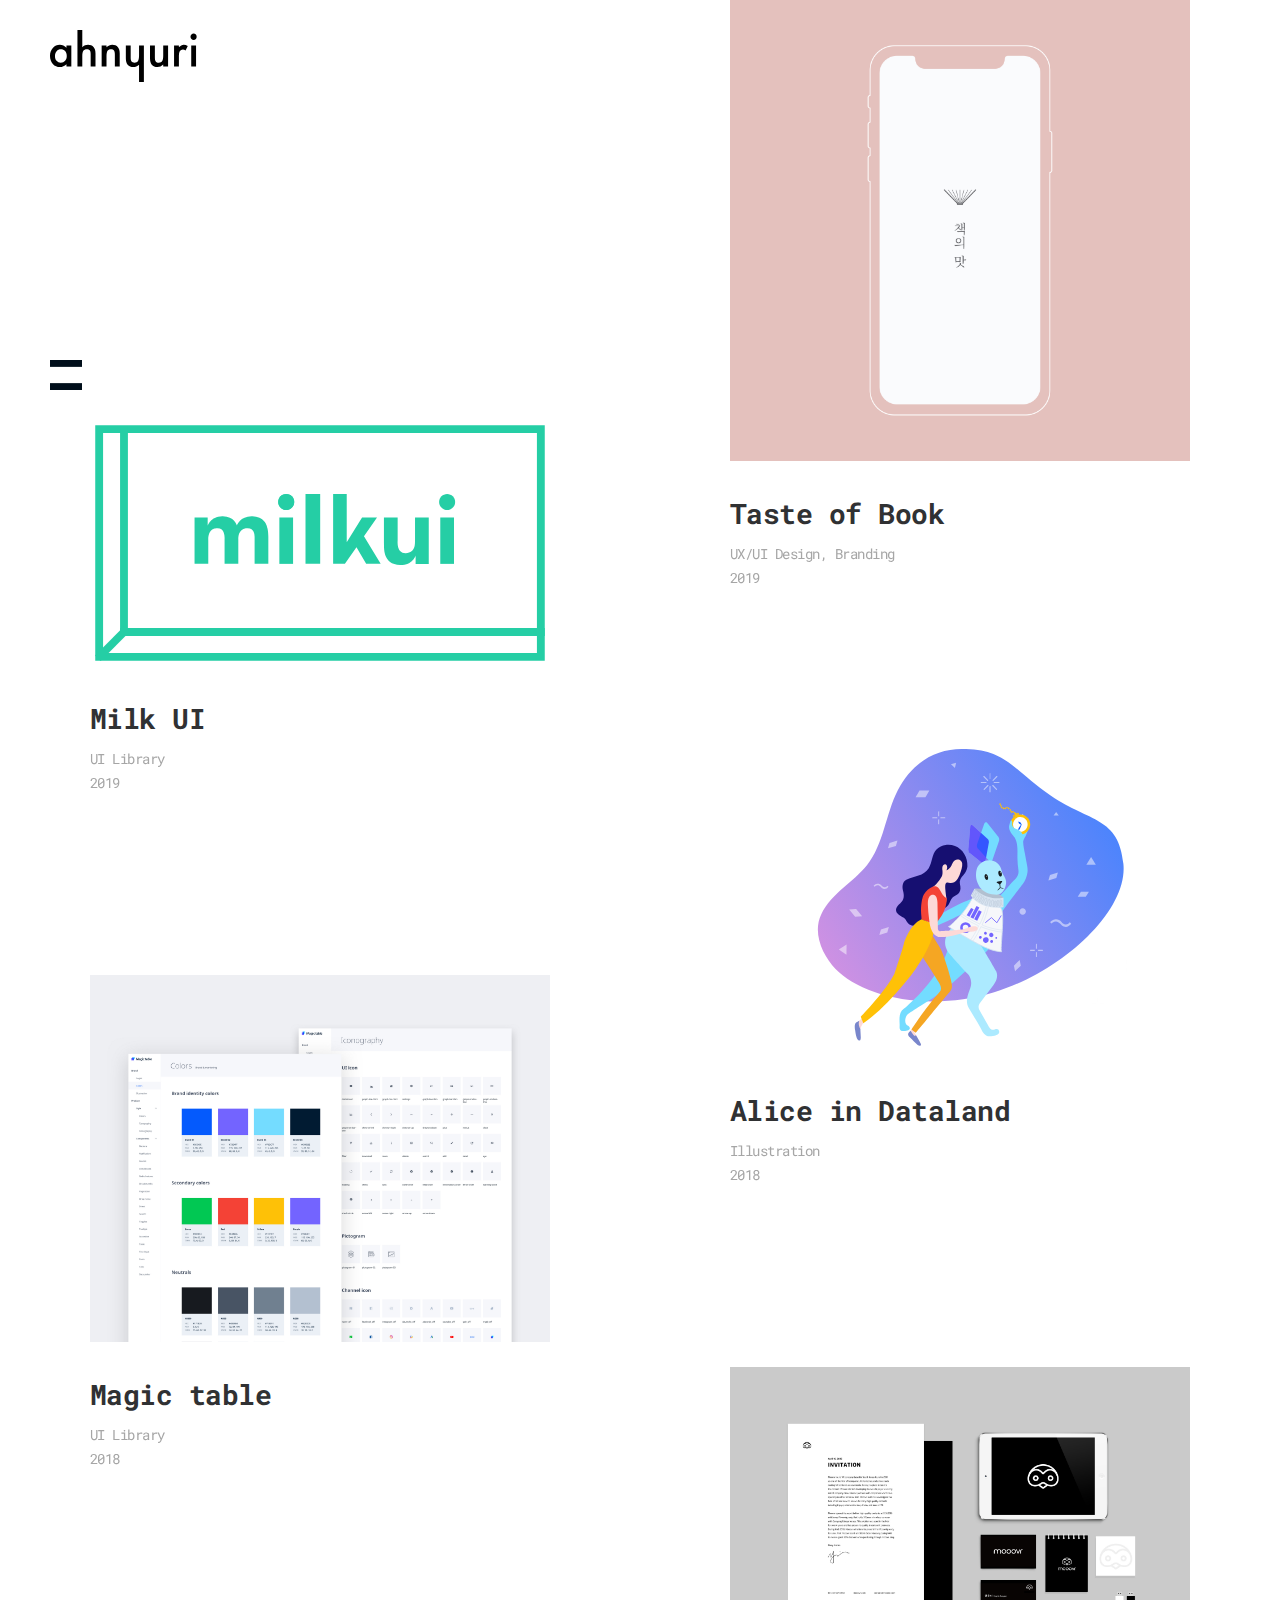
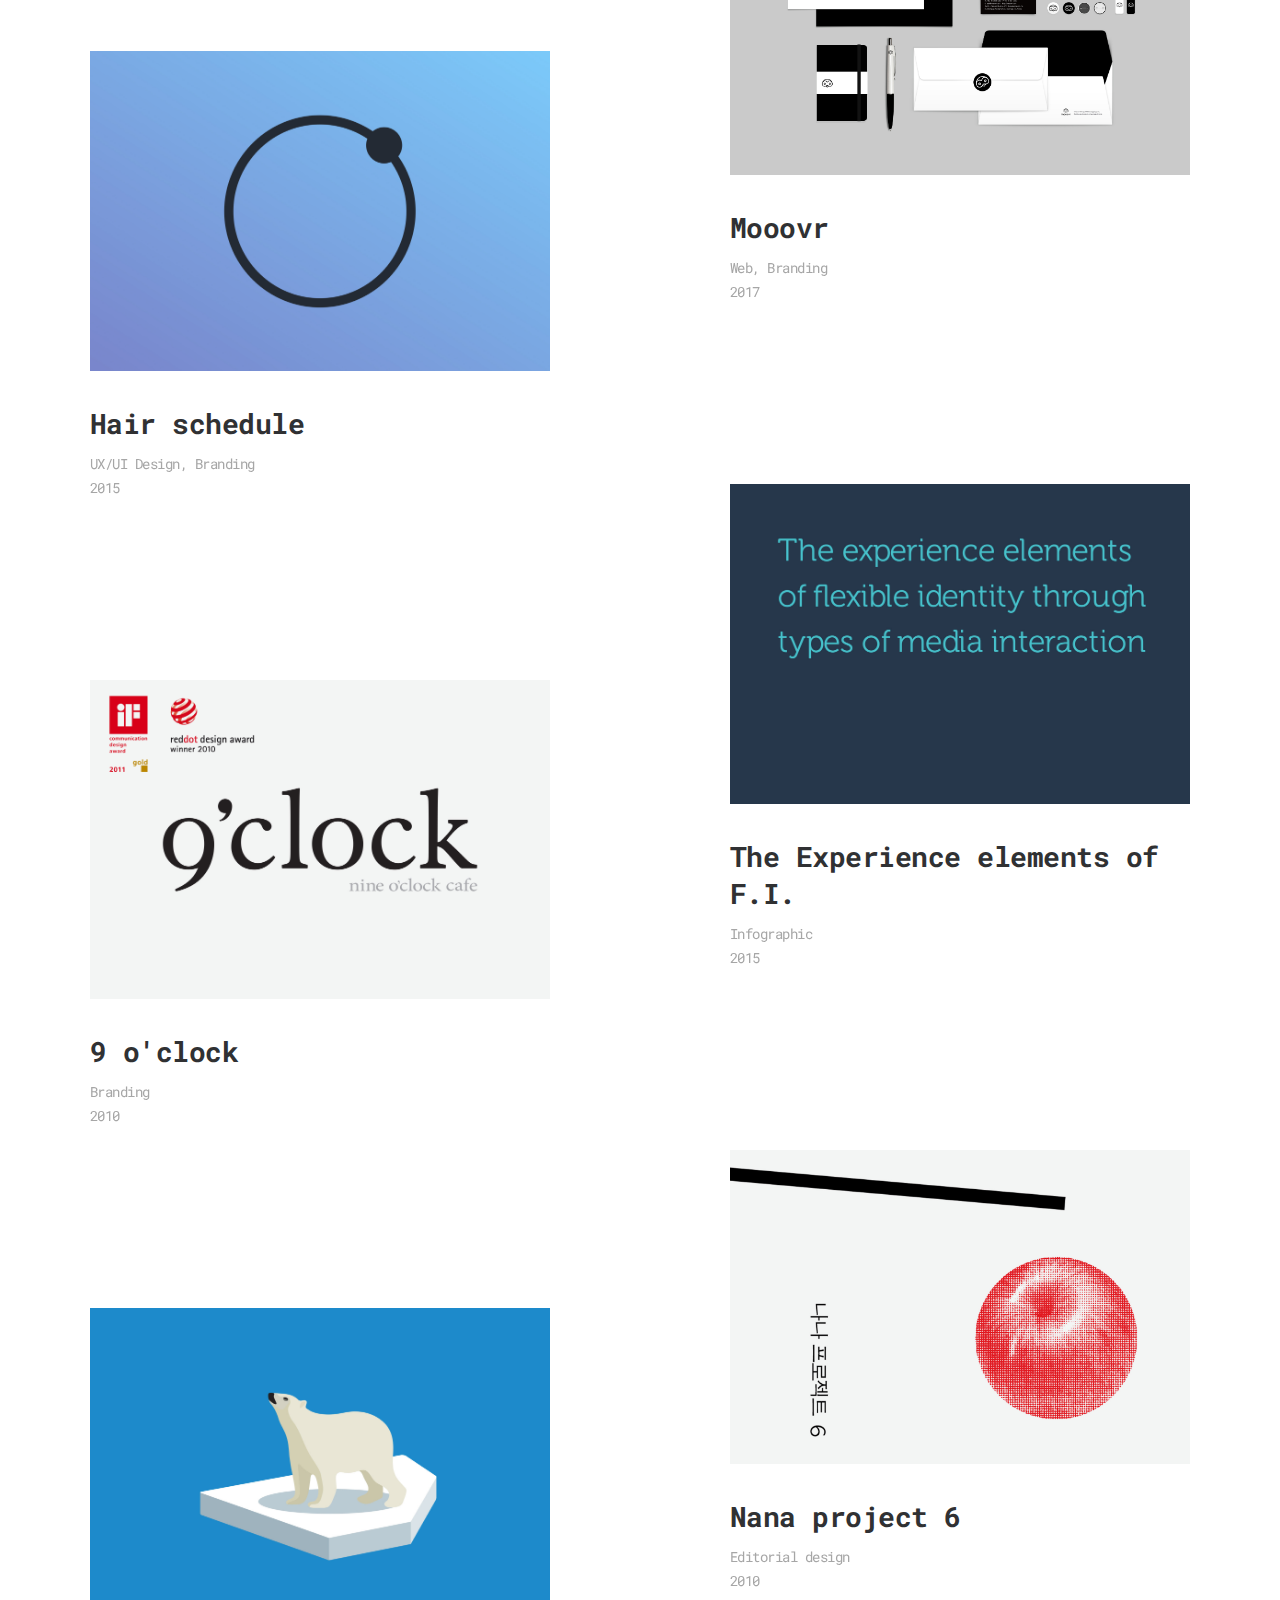
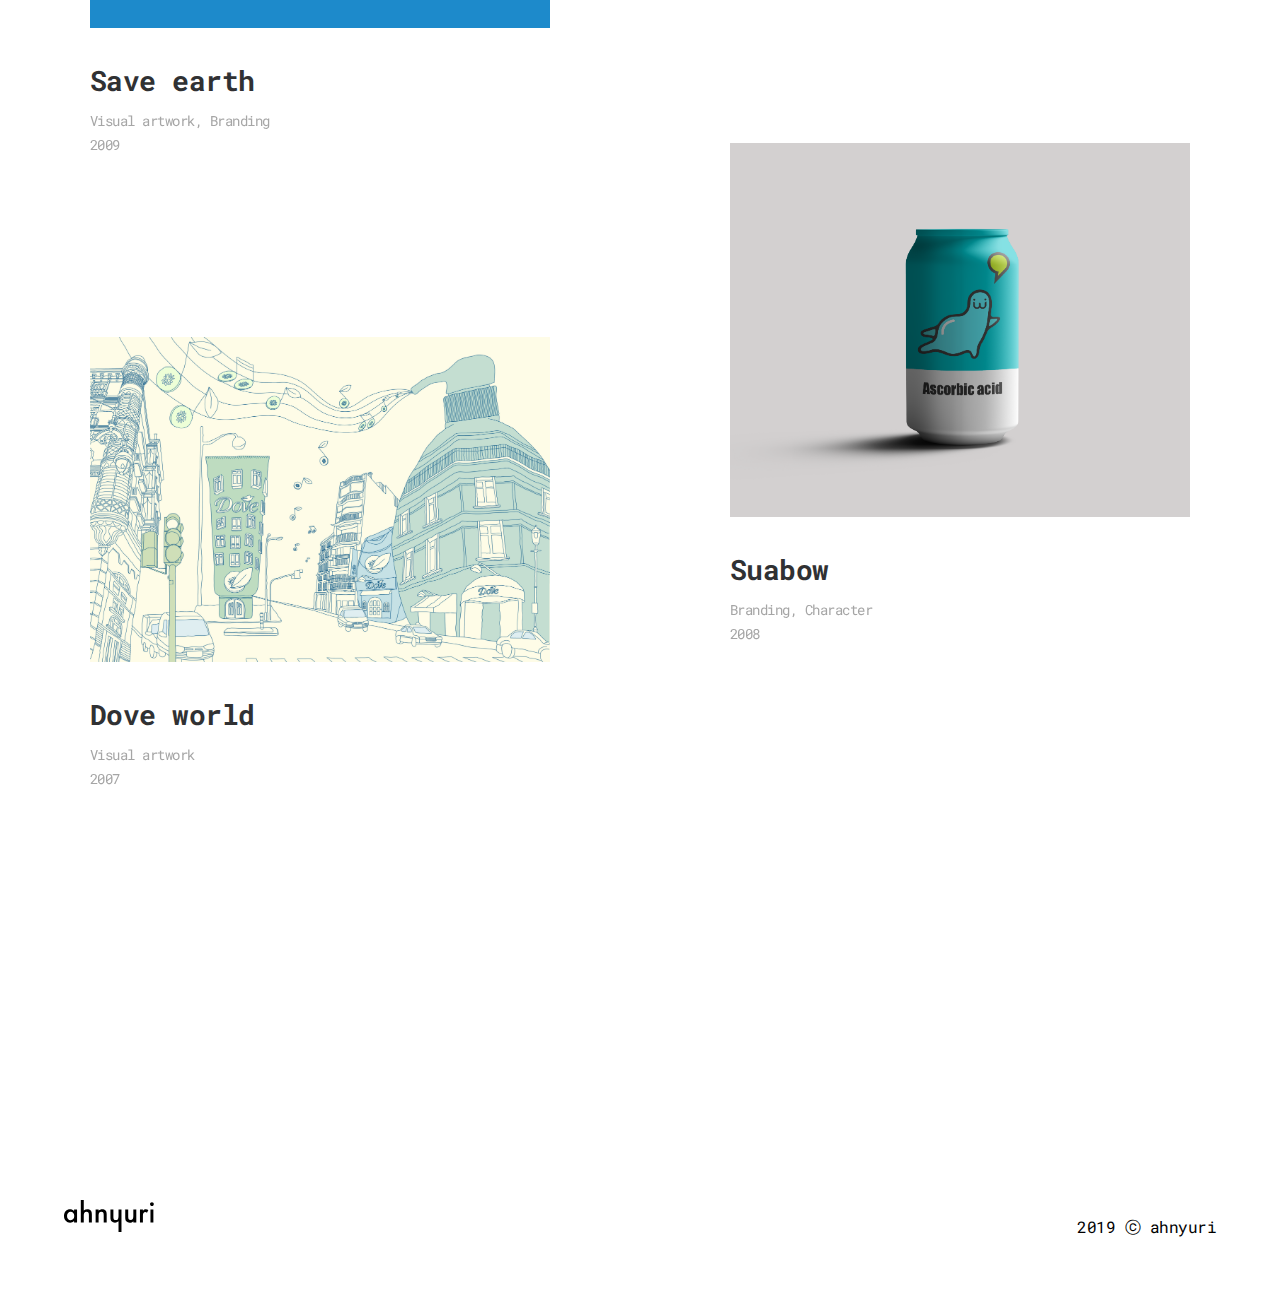
==== commit d91821e9: "이미지수정" ====
--- a/index.html
+++ b/index.html
@@ -116,12 +116,12 @@
 						<a onclick="movePortfolioPage('fi')"><span>Infographic<br>2015</span></a>
 				</div>
 				<div class="contents-r5">
-						<a onclick="movePortfolioPage('nana6')"><img src="./images/P_nana6_featured.jpg"></a>
+						<a onclick="movePortfolioPage('nana6')"><img src="./images/P_nana6_featured.png"></a>
 						<a onclick="movePortfolioPage('nana6')"><h2>Nana project 6</h2></a>
 						<a onclick="movePortfolioPage('nana6')"><span>Editorial design<br>2010</span></a>
 				</div>
 				<div class="contents-r6">
-					<a onclick="movePortfolioPage('sb')"><img src="./images/P_SB_featured.svg"></a>
+					<a onclick="movePortfolioPage('sb')"><img src="./images/P_SB_featured.png"></a>
 					<a onclick="movePortfolioPage('sb')"><h2>Suabow</h2></a>
 					<a onclick="movePortfolioPage('sb')"><span>Branding, Character<br>2008</span></a>
 				</div>
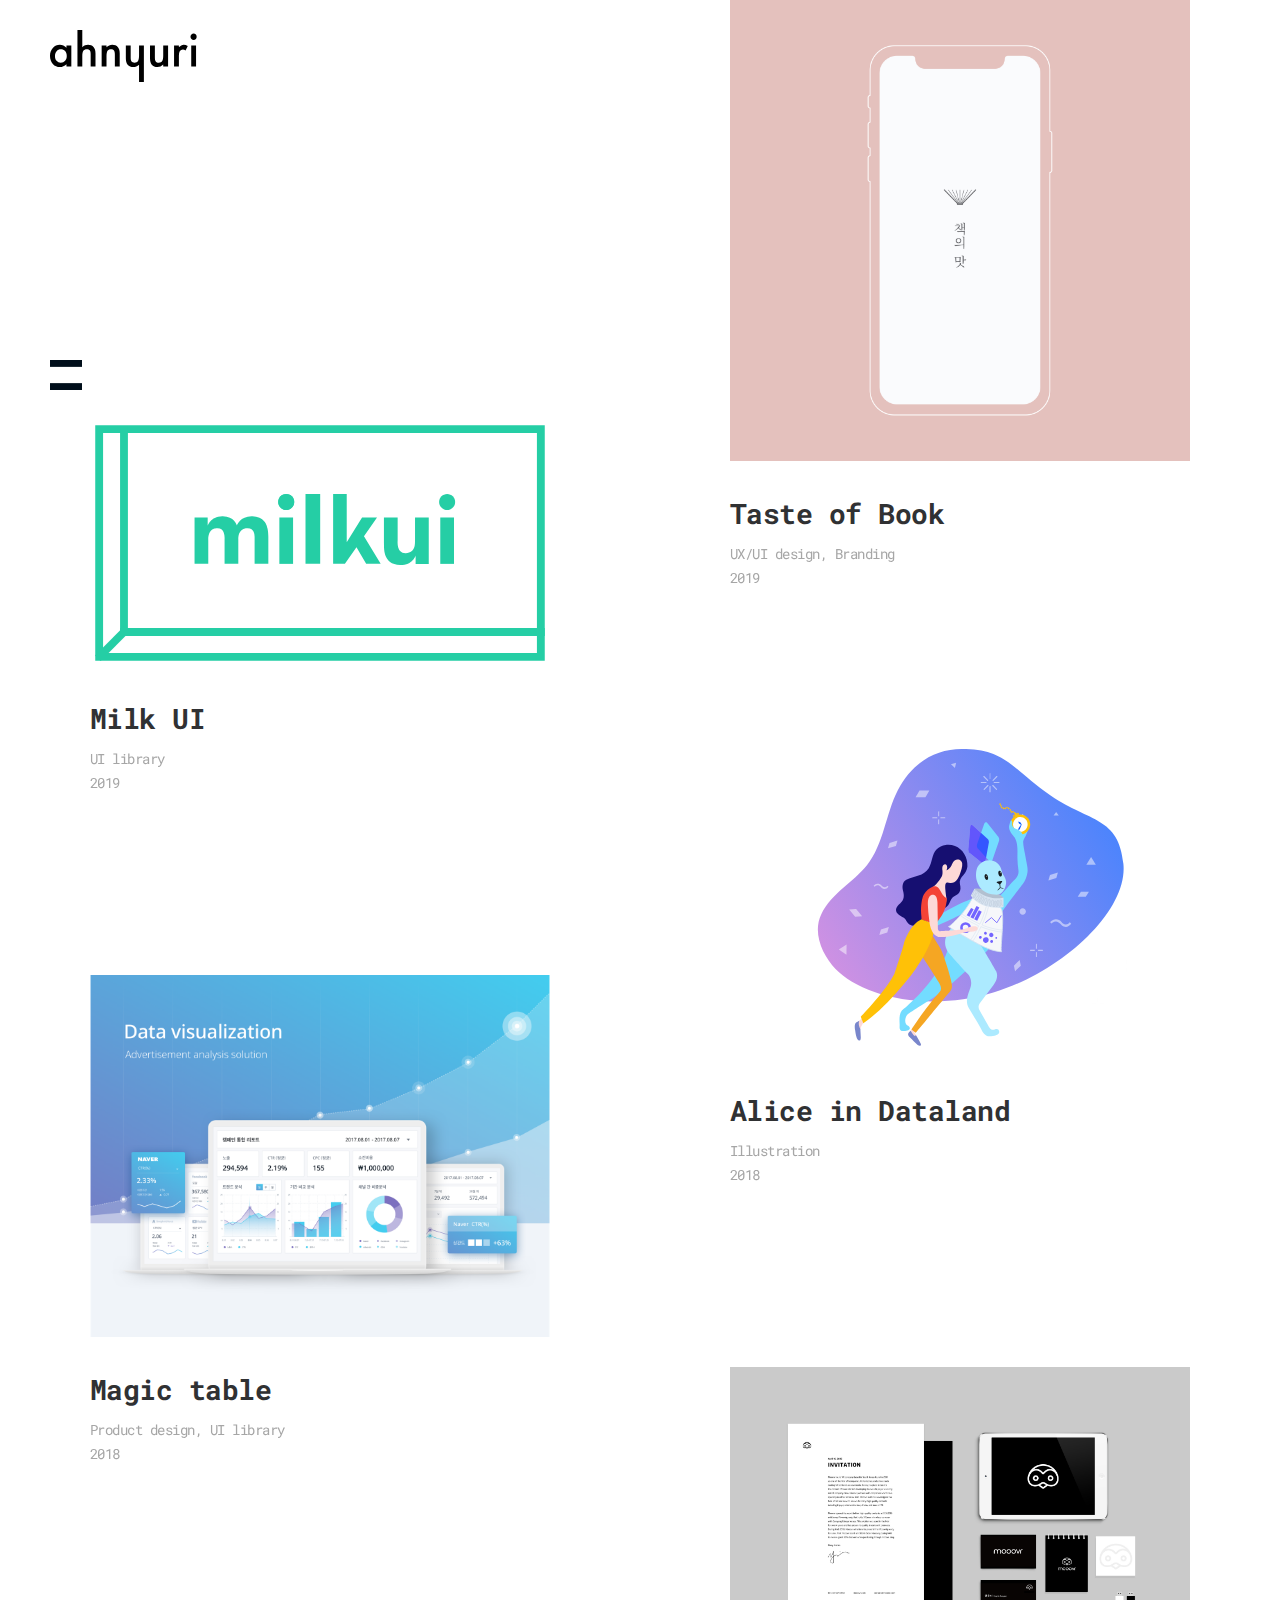
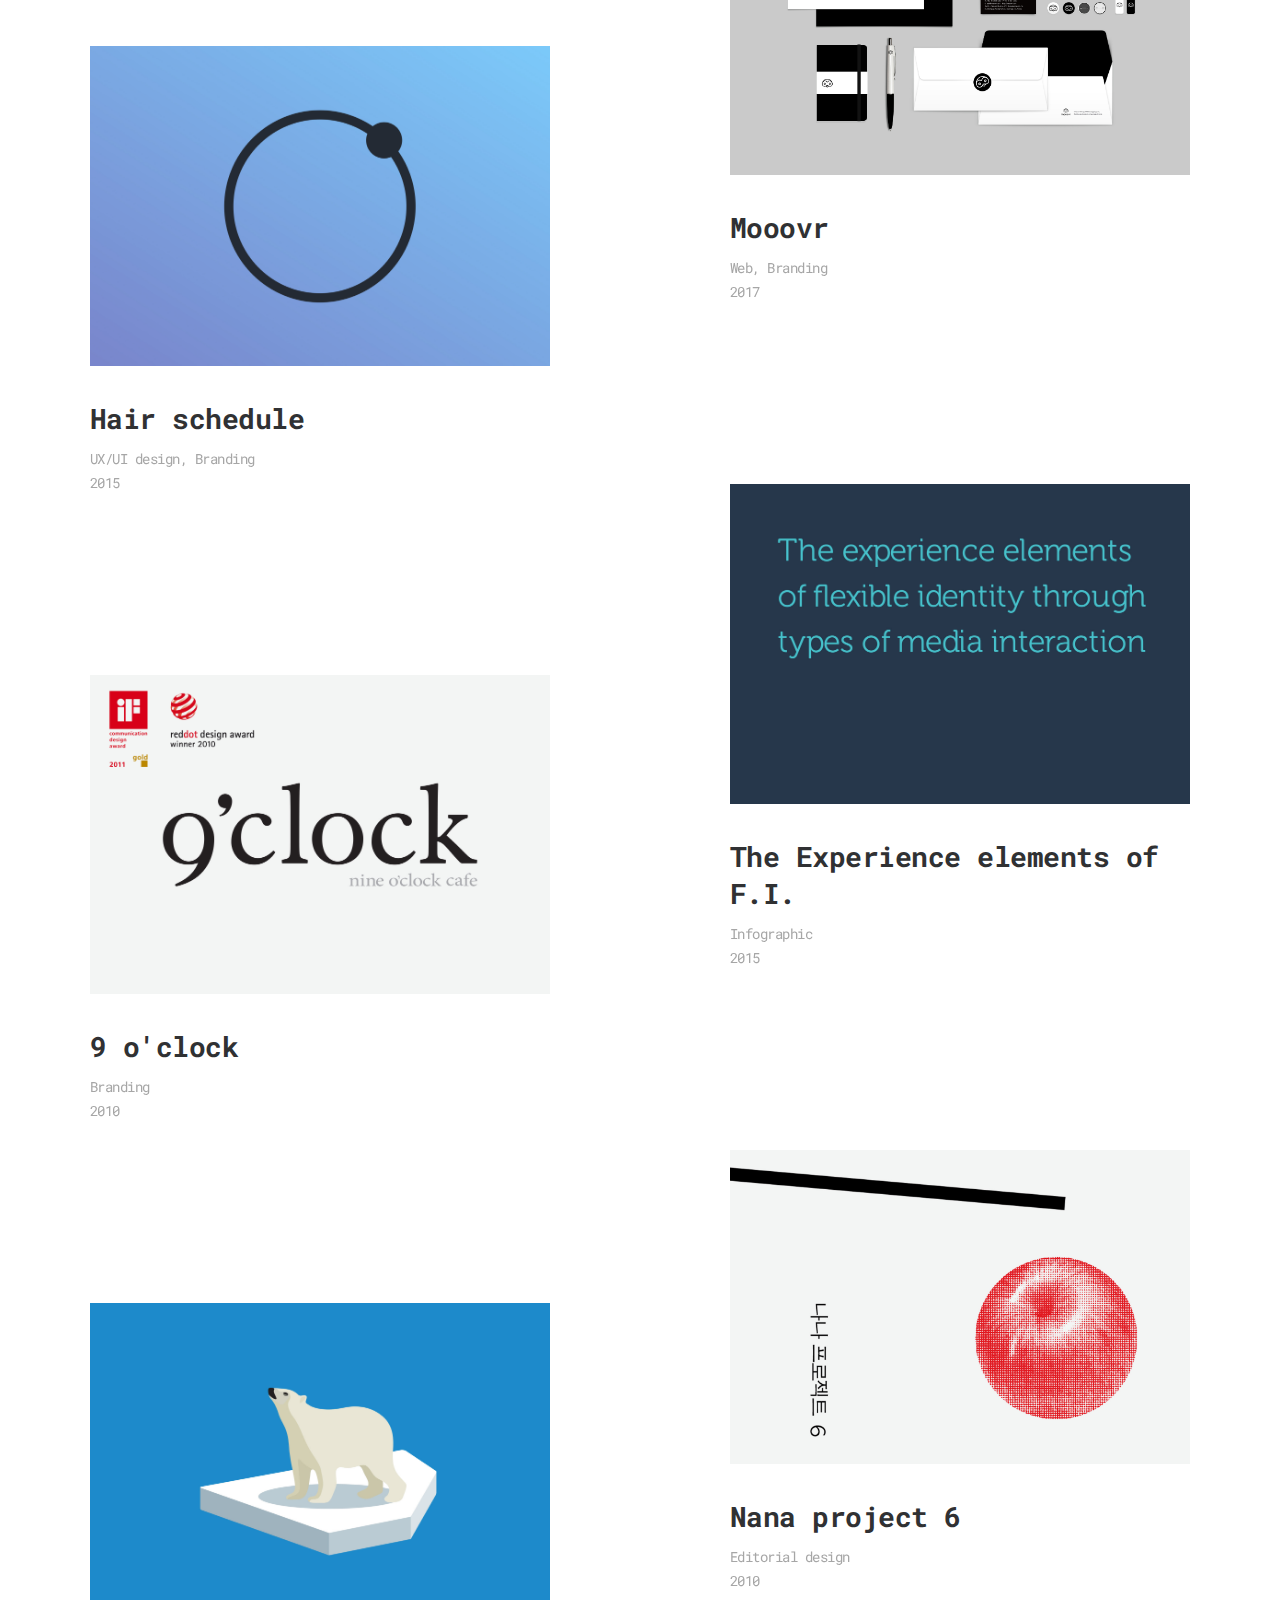
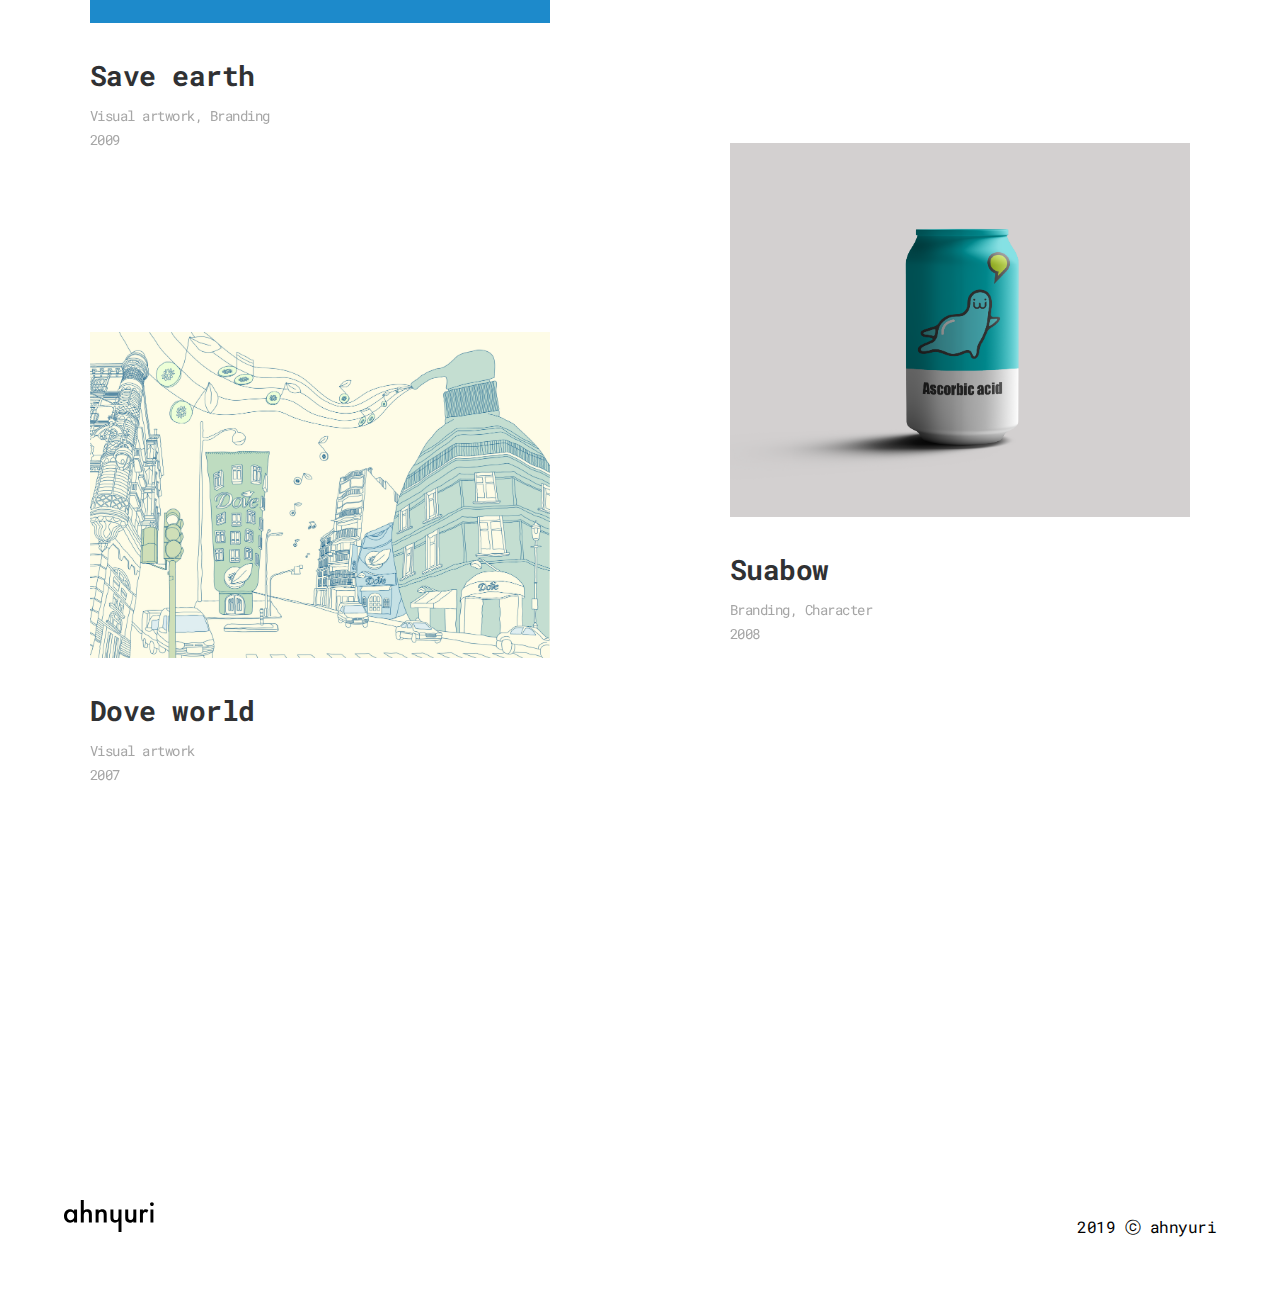
==== commit 55985e88: "내용추가" ====
--- a/index.html
+++ b/index.html
@@ -66,17 +66,17 @@
 				<div class="contents-l1">
 					    <a onclick="movePortfolioPage('mu')"><img src="./images/P_milkui_featured.svg"></a>
 						<a onclick="movePortfolioPage('mu')"><h2>Milk UI</h2></a>
-						<a onclick="movePortfolioPage('mu')"><span>UI Library<br>2019</span></span></a>
+						<a onclick="movePortfolioPage('mu')"><span>UI library<br>2019</span></span></a>
 				</div>
 				<div class="contents-l2">
-						<a onclick="movePortfolioPage('mtui')"><img src="./images/P_mtui_featured.jpg"></a>
+						<a onclick="movePortfolioPage('mtui')"><img src="./images/P_mgtb_featured.png"></a>
 						<a onclick="movePortfolioPage('mtui')"><h2>Magic table</h2></a>
-						<a onclick="movePortfolioPage('mtui')"><span>UI Library<br>2018</span></a>
+						<a onclick="movePortfolioPage('mtui')"><span>Product design, UI library<br>2018</span></a>
 				</div>
 				<div class="contents-l3">
 						<a onclick="movePortfolioPage('hs')"><img src="./images/P_HS_featured2.jpg"></a>
 						<a onclick="movePortfolioPage('hs')"><h2>Hair schedule</h2></a>
-						<a onclick="movePortfolioPage('hs')"><span>UX/UI Design, Branding<br>2015</span></a>
+						<a onclick="movePortfolioPage('hs')"><span>UX/UI design, Branding<br>2015</span></a>
 				</div>
 				<div class="contents-l4">
 						<a onclick="movePortfolioPage('9')"><img src="./images/P_9_featured.jpg"></a>
@@ -98,7 +98,7 @@
 				<div class="contents-r1">
 						<a onclick="movePortfolioPage('bt')"><img src="./images/P_BT_featured.jpg"></a>
 						<a onclick="movePortfolioPage('bt')"><h2>Taste of Book</h2></a>
-						<a onclick="movePortfolioPage('bt')"><span>UX/UI Design, Branding<br>2019</span></a>
+						<a onclick="movePortfolioPage('bt')"><span>UX/UI design, Branding<br>2019</span></a>
 				</div>
 				<div class="contents-r2">
 						<a onclick="movePortfolioPage('alice')"><img src="./images/P_alice_featured.svg"></a>
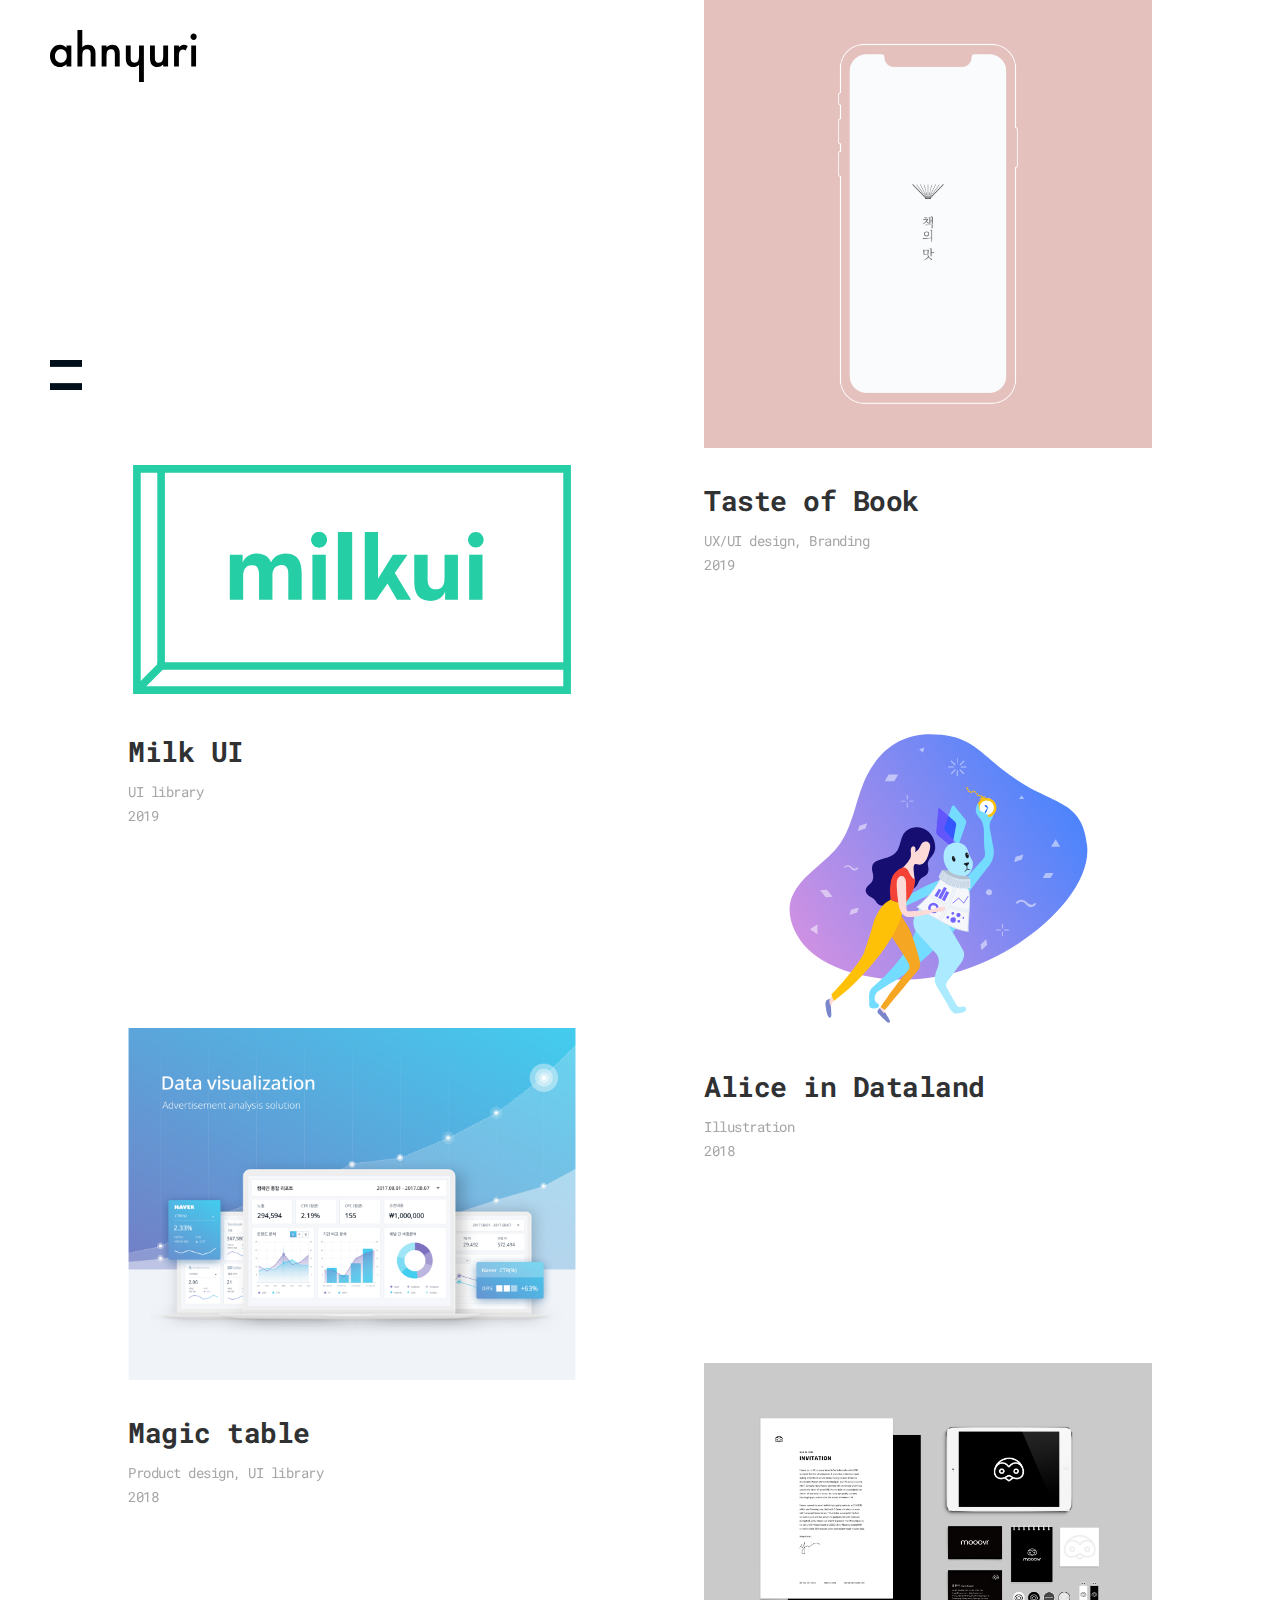
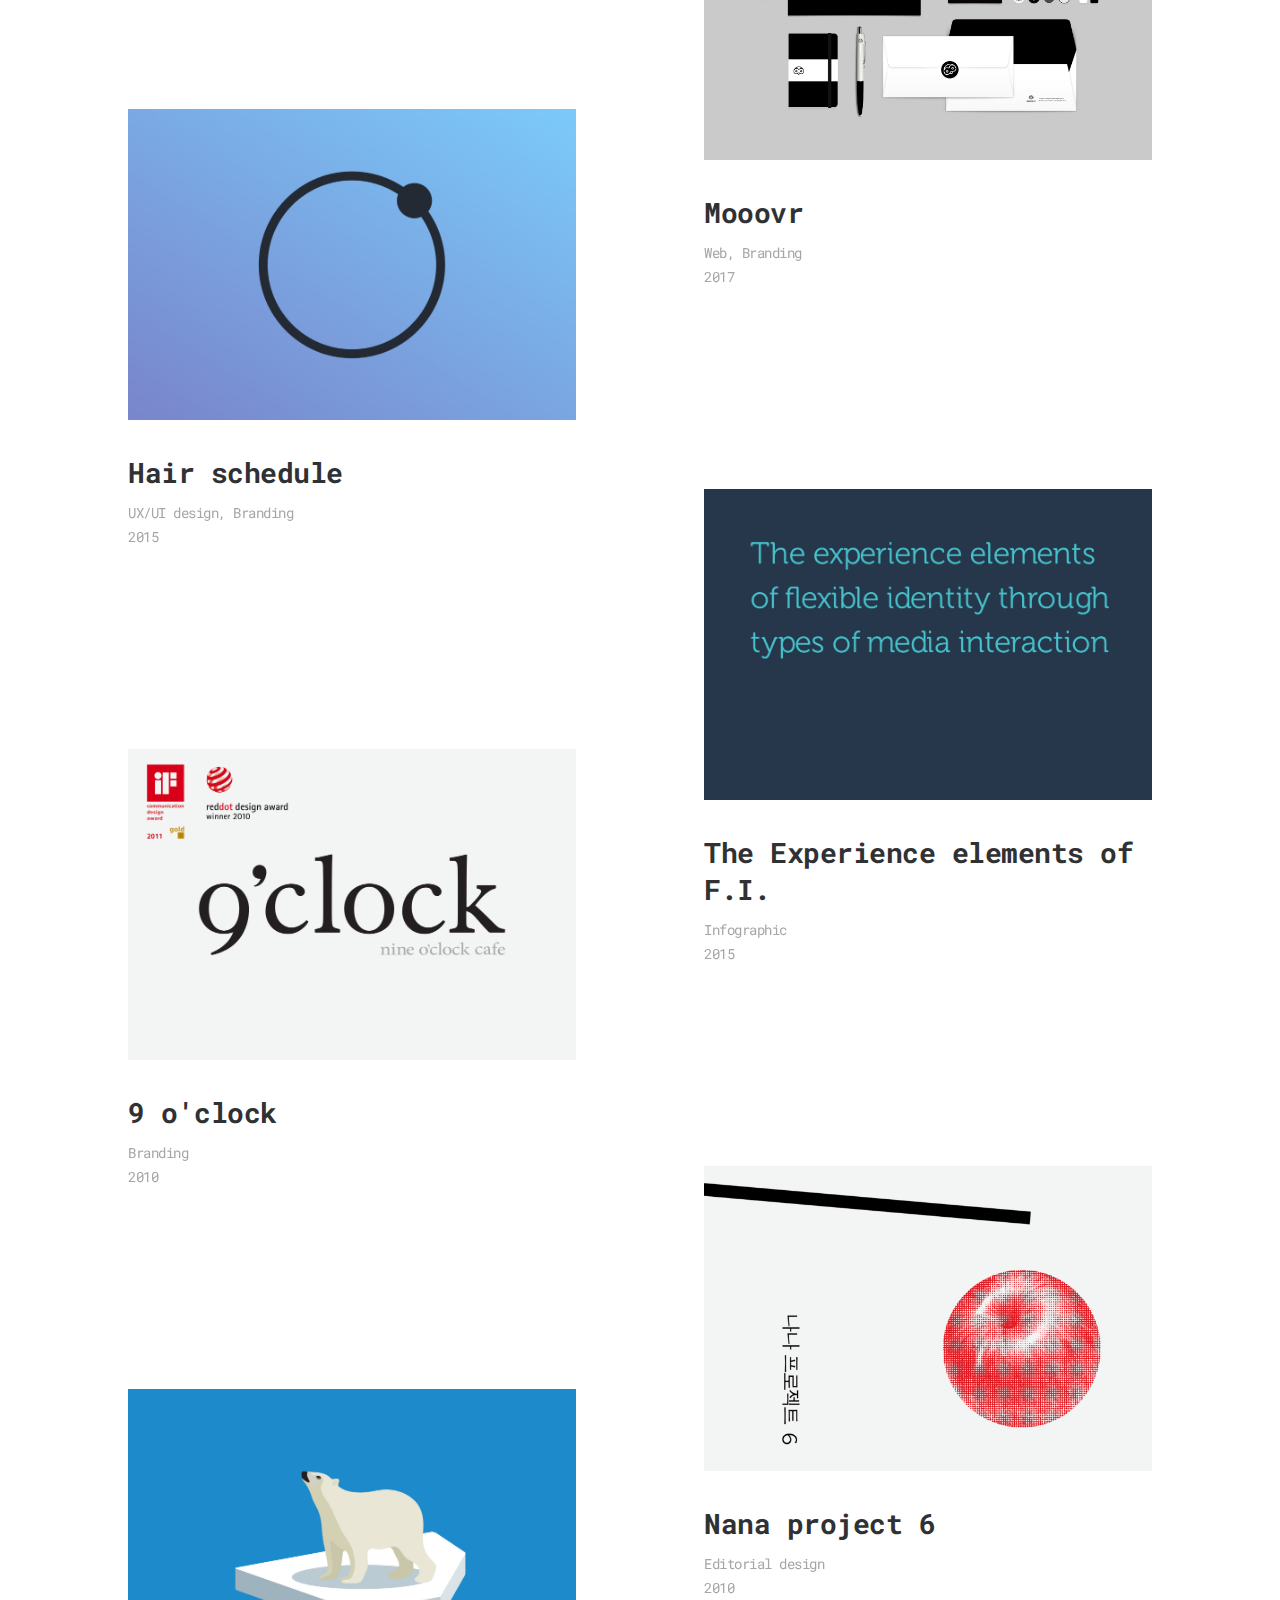
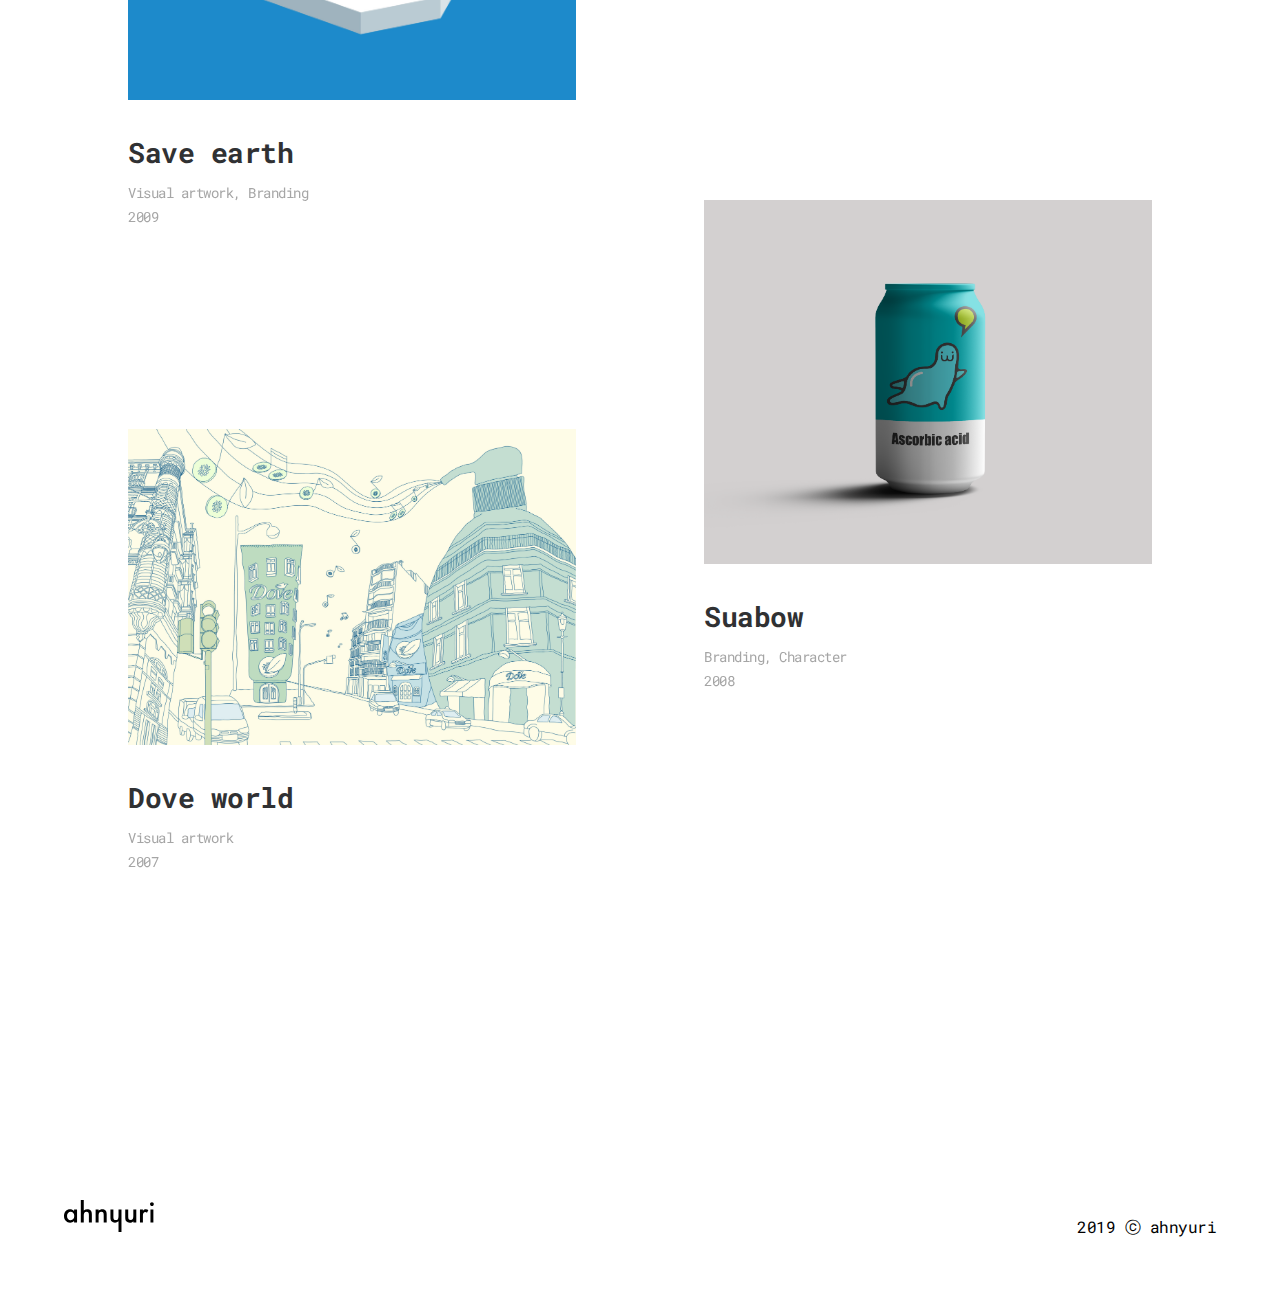
==== commit d658e74f: "코드수정" ====
--- a/index.html
+++ b/index.html
@@ -3,8 +3,9 @@
 <head>
     <meta charset="UTF-8">
     <meta name="viewport" content="width=device-width, initial-scale=1.0">
-    <meta http-equiv="X-UA-Compatible" content="ie=edge">
-    <title>Yuri's Portfoilo</title>
+	<meta http-equiv="X-UA-Compatible" content="ie=edge">
+	<meta property="og:image" content="http://ahnyuri.com/images/P_BT_featured.jpg">
+    <title>Yuri's Portfolio</title>
 	
 	<link rel="stylesheet" href="./css/style1.css">
 	<link rel="shortcut icon" href="./images/favicon.png">
@@ -61,7 +62,7 @@
 				<a href="" onclick="clickMenu()"><img src="./images/icon-menu.svg"></a>
 			</div> -->
 		</div>
-		<div class="container" >
+		<!-- <div class="container" >
 			<div class="left">
 				<div class="contents-l1">
 					    <a onclick="movePortfolioPage('mu')"><img src="./images/P_milkui_featured.svg"></a>
@@ -126,6 +127,69 @@
 					<a onclick="movePortfolioPage('sb')"><span>Branding, Character<br>2008</span></a>
 				</div>
 			</div>
+		</div> -->
+
+		<div class="container" >
+				<div class="contents-r1">
+						<a onclick="movePortfolioPage('bt')"><img src="./images/P_BT_featured.jpg"></a>
+						<a onclick="movePortfolioPage('bt')"><h2>Taste of Book</h2></a>
+						<a onclick="movePortfolioPage('bt')"><span>UX/UI design, Branding<br>2019</span></a>
+				</div>
+				<div class="contents-l1">
+					    <a onclick="movePortfolioPage('mu')"><img src="./images/P_milkui_featured.svg"></a>
+						<a onclick="movePortfolioPage('mu')"><h2>Milk UI</h2></a>
+						<a onclick="movePortfolioPage('mu')"><span>UI library<br>2019</span></span></a>
+				</div>
+				<div class="contents-r2">
+						<a onclick="movePortfolioPage('alice')"><img src="./images/P_alice_featured.svg"></a>
+						<a onclick="movePortfolioPage('alice')"><h2>Alice in Dataland</h2></a>
+						<a onclick="movePortfolioPage('alice')"><span>Illustration<br>2018</span></a>
+				</div>
+				<div class="contents-l2">
+						<a onclick="movePortfolioPage('mtui')"><img src="./images/P_mgtb_featured.png"></a>
+						<a onclick="movePortfolioPage('mtui')"><h2>Magic table</h2></a>
+						<a onclick="movePortfolioPage('mtui')"><span>Product design, UI library<br>2018</span></a>
+				</div>
+				<div class="contents-r3">
+						<a onclick="movePortfolioPage('mvr')"><img src="./images/P_MVR_featured.jpg"></a>
+						<a onclick="movePortfolioPage('mvr')"><h2>Mooovr</h2></a>
+						<a onclick="movePortfolioPage('mvr')"><span>Web, Branding<br>2017</span></a>
+				</div>
+				<div class="contents-l3">
+						<a onclick="movePortfolioPage('hs')"><img src="./images/P_HS_featured2.jpg"></a>
+						<a onclick="movePortfolioPage('hs')"><h2>Hair schedule</h2></a>
+						<a onclick="movePortfolioPage('hs')"><span>UX/UI design, Branding<br>2015</span></a>
+				</div>
+				<div class="contents-r4">
+						<a onclick="movePortfolioPage('fi')"><img src="./images/P_FI_featured.jpg"></a>
+						<a onclick="movePortfolioPage('fi')"><h2>The Experience elements of F.I.</h2></a>
+						<a onclick="movePortfolioPage('fi')"><span>Infographic<br>2015</span></a>
+				</div>
+				<div class="contents-l4">
+						<a onclick="movePortfolioPage('9')"><img src="./images/P_9_featured.jpg"></a>
+						<a onclick="movePortfolioPage('9')"><h2>9 o'clock</h2></a>
+						<a onclick="movePortfolioPage('9')"><span>Branding<br>2010</span></a>
+				</div>
+				<div class="contents-r5">
+						<a onclick="movePortfolioPage('nana6')"><img src="./images/P_nana6_featured.png"></a>
+						<a onclick="movePortfolioPage('nana6')"><h2>Nana project 6</h2></a>
+						<a onclick="movePortfolioPage('nana6')"><span>Editorial design<br>2010</span></a>
+				</div>
+				<div class="contents-l5">
+						<a onclick="movePortfolioPage('se')"><img src="./images/P_SE_featured.jpg"></a>
+						<a onclick="movePortfolioPage('se')"><h2>Save earth</h2></a>
+						<a onclick="movePortfolioPage('se')"><span>Visual artwork, Branding<br>2009</span></a>
+				</div>
+				<div class="contents-r6">
+						<a onclick="movePortfolioPage('sb')"><img src="./images/P_SB_featured.png"></a>
+						<a onclick="movePortfolioPage('sb')"><h2>Suabow</h2></a>
+						<a onclick="movePortfolioPage('sb')"><span>Branding, Character<br>2008</span></a>
+					</div>
+				<div class="contents-l6">
+					<a onclick="movePortfolioPage('dove')"><img src="./images/P_dove_featured.jpg"></a>
+					<a onclick="movePortfolioPage('dove')"><h2>Dove world</h2></a>
+					<a onclick="movePortfolioPage('dove')"><span>Visual artwork<br>2007</span></a>
+				</div>
 		</div>
 
 		<!-- <div class="wrap">
--- a/css/style1.css
+++ b/css/style1.css
@@ -103,9 +103,8 @@
 }
 
 /* Container 영역 */
-
+/* 
 .container {
-	/* margin-top: 80px; */
 	height: 4400px;
 }
 
@@ -114,6 +113,14 @@
 	width: 50%;
 	height: 100%;
 }
+ 
+@media screen and (min-width:320px) and (max-width:768px) {
+	.container > .left {
+		float: left;
+		width: 100%;
+		height: 100%;
+	}
+}
 
 .container > .right {
 	float: right;
@@ -121,20 +128,418 @@
 	height: 100%;
 }
 
+@media screen and (min-width:320px) and (max-width:768px) {
+	.container > .right {
+		float: left;
+		width: 100%;
+		height: 100%;
+	}
+} */
+
+/* .container a {
+	cursor: pointer;
+}
+
+.contents-l1 {
+	width: 72%;
+	margin: 0 auto;
+}
+
+.contents-l1 img {
+	margin-top: 420px;
+	width: 100%;
+}
+
+
+.contents-l1 img:hover {
+	content: url("../images/P_milkui_featured_hover.svg")
+}
+
+.contents-l1 h2 {
+	font-size: 28px;
+	color: #303133;
+	margin-top: 30px;
+	margin-bottom: 10px;
+}
+
+.contents-l1 span {
+	font-size: 14px;
+	line-height: 24px;
+	margin-bottom: 0;
+	color: grey; opacity: 0.7;
+} */
+
+
+/* .contents-l2 {
+	width: 72%;
+	margin: 0 auto;
+}
+
+.contents-l2 img {
+	margin-top: 180px;
+	width: 100%;
+}
+
+.contents-l2 h2 {
+	font-size: 28px;
+	color: #303133;
+	margin-top: 30px;
+	margin-bottom: 10px;
+}
+
+.contents-l2 span {
+	font-size: 14px;
+	line-height: 24px;
+	margin-bottom: 0;
+	color: grey; opacity: 0.7;
+}
+
+
+.contents-l3 {
+	width: 72%;
+	margin: 0 auto;
+}
+
+.contents-l3 img {
+	margin-top: 180px;
+	width: 100%;
+} */
+
+
+/* .contents-l3 a {
+	text-decoration: none;
+}
+
+.contents-l3 h2 {
+	font-size: 28px;
+	color: #303133;
+	margin-top: 30px;
+	margin-bottom: 10px;
+}
+
+.contents-l3 span {
+	font-size: 14px;
+	line-height: 24px;
+	margin-bottom: 0;
+	color: grey; opacity: 0.7;
+}
+
+
+.contents-l4 {
+	width: 72%;
+	margin: 0 auto;
+}
+
+.contents-l4 img {
+	margin-top: 180px;
+	width: 100%;
+}
+
+
+.contents-l4 h2 {
+	font-size: 28px;
+	color: #303133;
+	margin-top: 30px;
+	margin-bottom: 10px;
+} */
+
+/* .contents-l4 span {
+	font-size: 14px;
+	line-height: 24px;
+	margin-bottom: 0;
+	color: grey; opacity: 0.7;
+}
+
+.contents-l5 {
+	width: 72%;
+	margin: 0 auto;
+}
+
+.contents-l5 img {
+	margin-top: 180px;
+	width: 100%;
+}
+
+
+.contents-l5 a {
+	text-decoration: none;
+}
+
+.contents-l5 h2 {
+	font-size: 28px;
+	color: #303133;
+	margin-top: 30px;
+	margin-bottom: 10px;
+} */
+
+/* .contents-l5 span {
+	font-size: 14px;
+	line-height: 24px;
+	margin-bottom: 0;
+	color: grey; opacity: 0.7;
+}
+
+.contents-l6 {
+	width: 72%;
+	margin: 0 auto;
+}
+
+.contents-l6 img {
+	margin-top: 180px;
+	width: 100%;
+}
+
+
+.contents-l6 h2 {
+	font-size: 28px;
+	color: #303133;
+	margin-top: 30px;
+	margin-bottom: 10px;
+}
+
+.contents-l6 span {
+	font-size: 14px;
+	line-height: 24px;
+	margin-bottom: 0;
+	color: grey; opacity: 0.7;
+} */
+
+/* .contents-r1 {
+	width: 72%;
+	margin: 0 auto;
+}
+
+.contents-r1 img {
+	margin-top: 0;
+	width: 100%;
+}
+
+
+.contents-r1 a {
+	text-decoration: none;
+}
+
+.contents-r1 h2 {
+	font-size: 28px;
+	color: #303133;
+	margin-top: 30px;
+	margin-bottom: 10px;
+}
+
+.contents-r1 span {
+	font-size: 14px;
+	line-height: 24px;
+	margin-bottom: 0;
+	color: grey; opacity: 0.7;
+}
+
+
+.contents-r2 {
+	width: 72%;
+	margin: 0 auto;
+}
+
+.contents-r2 img {
+	margin-top: 100px;
+	width: 100%;
+}
+
+.contents-r2 a {
+	text-decoration: none;
+} */
+
+/* .contents-r2 h2 {
+	font-size: 28px;
+	color: #303133;
+	margin-top: 10px;
+	margin-bottom: 10px;
+}
+
+.contents-r2 span {
+	font-size: 14px;
+	line-height: 24px;
+	margin-bottom: 0;
+	color: grey; opacity: 0.7;
+}
+
+
+.contents-r3 {
+	width: 72%;
+	margin: 0 auto;
+}
+
+.contents-r3 img {
+	margin-top: 180px;
+	width: 100%;
+}
+
+.contents-r3 a {
+	text-decoration: none;
+}
+
+.contents-r3 h2 {
+	font-size: 28px;
+	color: #303133;
+	margin-top: 30px;
+	margin-bottom: 10px;
+}
+
+.contents-r3 span {
+	font-size: 14px;
+	line-height: 24px;
+	margin-bottom: 0;
+	color: grey; opacity: 0.7;
+}
+
+
+.contents-r4 {
+	width: 72%;
+	margin: 0 auto;
+}
+
+.contents-r4 img {
+	margin-top: 180px;
+	width: 100%;
+} */
+
+/* .contents-r4 a {
+	text-decoration: none;
+}
+
+.contents-r4 h2 {
+	font-size: 28px;
+	color: #303133;
+	margin-top: 30px;
+	margin-bottom: 10px;
+}
+
+.contents-r4 span {
+	font-size: 14px;
+	line-height: 24px;
+	margin-bottom: 0;
+	color: grey; opacity: 0.7;
+}
+
+
+.contents-r5 {
+	width: 72%;
+	margin: 0 auto;
+}
+
+.contents-r5 img {
+	margin-top: 180px;
+	width: 100%;
+}
+
+.contents-r5 a {
+	text-decoration: none;
+} */
+
+
+/* .contents-r5 h2 {
+	font-size: 28px;
+	color: #303133;
+	margin-top: 30px;
+	margin-bottom: 10px;
+}
+
+.contents-r5 span {
+	font-size: 14px;
+	line-height: 24px;
+	margin-bottom: 0;
+	color: grey; opacity: 0.7;
+}
+
+
+.contents-r6 {
+	width: 72%;
+	margin: 0 auto;
+}
+
+.contents-r6 img {
+	margin-top: 150px;
+	width: 100%;
+}
+
+.contents-r6 a {
+	text-decoration: none;
+}
+
+.contents-r6 h2 {
+	font-size: 28px;
+	color: #303133;
+	margin-top: 30px;
+	margin-bottom: 10px;
+}
+
+.contents-r6 span {
+	font-size: 14px;
+	line-height: 24px;
+	margin-bottom: 0;
+	color: grey; opacity: 0.7;
+}
+
+@media screen and (min-width:320px) and (max-width:414px) {
+	.right {
+		float: left;
+		width: 100%;
+	}
+	.contents-r1 {
+		float: left;
+		width: 80%;
+		margin: 0 auto;
+	}
+} */
+
+
+.container {
+	height: 4400px;
+}
+
+
 .container a {
 	cursor: pointer;
 }
 
+.contents-r1 {
+	float: right;
+	width: 35%;
+	margin: 0 10% 0 5%;
+}
+
+.contents-r1 img {
+	margin-top: 0;
+	width: 100%;
+}
+
+.contents-r1 a {
+	text-decoration: none;
+}
+
+.contents-r1 h2 {
+	font-size: 28px;
+	color: #303133;
+	margin-top: 30px;
+	margin-bottom: 10px;
+}
+
+.contents-r1 span {
+	font-size: 14px;
+	line-height: 24px;
+	margin-bottom: 0;
+	color: grey; opacity: 0.7;
+}
+
 .contents-l1 {
-	width: 72%;
-	margin: 0 auto;
+	float: left;
+	width: 35%;
+	margin: 0 5% 0 10%;
+	margin-top: 460px;
 }
 
 .contents-l1 img {
-	margin-top: 420px;
-	width: 100%;
-}
-
+	width: 100%;
+}
 
 .contents-l1 img:hover {
 	content: url("../images/P_milkui_featured_hover.svg")
@@ -144,8 +549,6 @@
 	font-size: 28px;
 	color: #303133;
 	margin-top: 30px;
-	/* letter-spacing: -0.7px; */
-	/* display: inline-block; */
 	margin-bottom: 10px;
 }
 
@@ -156,24 +559,50 @@
 	color: grey; opacity: 0.7;
 }
 
+.contents-r2 {
+	float: right;
+	width: 35%;
+	margin: 0 10% 0 5%;
+	margin-top: 100px;
+}
+
+.contents-r2 img {
+	width: 100%;
+}
+
+.contents-r2 a {
+	text-decoration: none;
+}
+
+.contents-r2 h2 {
+	font-size: 28px;
+	color: #303133;
+	margin-top: 10px;
+	margin-bottom: 10px;
+}
+
+.contents-r2 span {
+	font-size: 14px;
+	line-height: 24px;
+	margin-bottom: 0;
+	color: grey; opacity: 0.7;
+}
 
 .contents-l2 {
-	width: 72%;
-	margin: 0 auto;
+	float: left;
+	width: 35%;
+	margin: 0 5% 0 10%;
+	margin-top: 200px;
 }
 
 .contents-l2 img {
-	margin-top: 180px;
-	width: 100%;
-}
-
+	width: 100%;
+}
 
 .contents-l2 h2 {
 	font-size: 28px;
 	color: #303133;
 	margin-top: 30px;
-	/* letter-spacing: -0.7px; */
-	/* display: inline-block; */
 	margin-bottom: 10px;
 }
 
@@ -184,16 +613,46 @@
 	color: grey; opacity: 0.7;
 }
 
+.contents-r3 {
+	float: right;
+	width: 35%;
+	margin: 0 10% 0 5%;
+	margin-top: 200px;
+}
+
+.contents-r3 img {
+	width: 100%;
+}
+
+.contents-r3 a {
+	text-decoration: none;
+}
+
+.contents-r3 h2 {
+	font-size: 28px;
+	color: #303133;
+	margin-top: 30px;
+	margin-bottom: 10px;
+}
+
+.contents-r3 span {
+	font-size: 14px;
+	line-height: 24px;
+	margin-bottom: 0;
+	color: grey; opacity: 0.7;
+}
 
 .contents-l3 {
-	width: 72%;
-	margin: 0 auto;
+	float: left;
+	width: 35%;
+	margin: 0 5% 0 10%;
+	margin-top: 200px;
 }
 
 .contents-l3 img {
-	margin-top: 180px;
-	width: 100%;
-}
+	width: 100%;
+}
+
 
 .contents-l3 a {
 	text-decoration: none;
@@ -203,8 +662,6 @@
 	font-size: 28px;
 	color: #303133;
 	margin-top: 30px;
-	/* letter-spacing: -0.7px; */
-	/* display: inline-block; */
 	margin-bottom: 10px;
 }
 
@@ -215,25 +672,54 @@
 	color: grey; opacity: 0.7;
 }
 
+.contents-r4 {
+	float: right;
+	width: 35%;
+	margin: 0 10% 0 5%;
+	margin-top: 200px;
+}
+
+.contents-r4 img {
+	width: 100%;
+}
+
+.contents-r4 a {
+	text-decoration: none;
+}
+
+.contents-r4 h2 {
+	font-size: 28px;
+	color: #303133;
+	margin-top: 30px;
+	margin-bottom: 10px;
+}
+
+.contents-r4 span {
+	font-size: 14px;
+	line-height: 24px;
+	margin-bottom: 0;
+	color: grey; opacity: 0.7;
+}
 
 .contents-l4 {
-	width: 72%;
-	margin: 0 auto;
+	float: left;
+	width: 35%;
+	margin: 0 5% 0 10%;
+	margin-top: 200px;
 }
 
 .contents-l4 img {
-	margin-top: 180px;
-	width: 100%;
-}
+	width: 100%;
+}
+
 
 .contents-l4 h2 {
 	font-size: 28px;
 	color: #303133;
 	margin-top: 30px;
-	/* letter-spacing: -0.7px; */
-	/* display: inline-block; */
-	margin-bottom: 10px;
-}
+	margin-bottom: 10px;
+}
+
 
 .contents-l4 span {
 	font-size: 14px;
@@ -242,13 +728,43 @@
 	color: grey; opacity: 0.7;
 }
 
+.contents-r5 {
+	float: right;
+	width: 35%;
+	margin: 0 10% 0 5%;
+	margin-top: 200px;
+}
+
+.contents-r5 img {
+	width: 100%;
+}
+
+.contents-r5 a {
+	text-decoration: none;
+}
+
+.contents-r5 h2 {
+	font-size: 28px;
+	color: #303133;
+	margin-top: 30px;
+	margin-bottom: 10px;
+}
+
+.contents-r5 span {
+	font-size: 14px;
+	line-height: 24px;
+	margin-bottom: 0;
+	color: grey; opacity: 0.7;
+}
+
 .contents-l5 {
-	width: 72%;
-	margin: 0 auto;
+	float: left;
+	width: 35%;
+	margin: 0 5% 0 10%;
+	margin-top: 200px;
 }
 
 .contents-l5 img {
-	margin-top: 180px;
 	width: 100%;
 }
 
@@ -260,8 +776,6 @@
 	font-size: 28px;
 	color: #303133;
 	margin-top: 30px;
-	/* letter-spacing: -0.7px; */
-	/* display: inline-block; */
 	margin-bottom: 10px;
 }
 
@@ -272,13 +786,43 @@
 	color: grey; opacity: 0.7;
 }
 
+.contents-r6 {
+	float: right;
+	width: 35%;
+	margin: 0 10% 0 5%;
+	margin-top: 200px;
+}
+
+.contents-r6 img {
+	width: 100%;
+}
+
+.contents-r6 a {
+	text-decoration: none;
+}
+
+.contents-r6 h2 {
+	font-size: 28px;
+	color: #303133;
+	margin-top: 30px;
+	margin-bottom: 10px;
+}
+
+.contents-r6 span {
+	font-size: 14px;
+	line-height: 24px;
+	margin-bottom: 0;
+	color: grey; opacity: 0.7;
+}
+
 .contents-l6 {
-	width: 72%;
-	margin: 0 auto;
+	float: left;
+	width: 35%;
+	margin: 0 5% 0 10%;
+	margin-top: 200px;
 }
 
 .contents-l6 img {
-	margin-top: 180px;
 	width: 100%;
 }
 
@@ -286,8 +830,6 @@
 	font-size: 28px;
 	color: #303133;
 	margin-top: 30px;
-	/* letter-spacing: -0.7px; */
-	/* display: inline-block; */
 	margin-bottom: 10px;
 }
 
@@ -298,194 +840,87 @@
 	color: grey; opacity: 0.7;
 }
 
-.contents-r1 {
-	width: 72%;
-	margin: 0 auto;
-}
-
-.contents-r1 img {
-	margin-top: 0;
-	width: 100%;
-}
-
-.contents-r1 a {
-	text-decoration: none;
-}
-
-.contents-r1 h2 {
-	font-size: 28px;
-	color: #303133;
-	margin-top: 30px;
-	/* letter-spacing: -0.7px; */
-	/* display: inline-block; */
-	margin-bottom: 10px;
-}
-
-.contents-r1 span {
-	font-size: 14px;
-	line-height: 24px;
-	margin-bottom: 0;
-	color: grey; opacity: 0.7;
-}
-
-
-.contents-r2 {
-	width: 72%;
-	margin: 0 auto;
-}
-
-.contents-r2 img {
-	margin-top: 100px;
-	width: 100%;
-}
-
-.contents-r2 a {
-	text-decoration: none;
-}
-
-.contents-r2 h2 {
-	font-size: 28px;
-	color: #303133;
-	margin-top: 10px;
-	/* letter-spacing: -0.7px; */
-	/* display: inline-block; */
-	margin-bottom: 10px;
-}
-
-.contents-r2 span {
-	font-size: 14px;
-	line-height: 24px;
-	margin-bottom: 0;
-	color: grey; opacity: 0.7;
-}
-
-
-.contents-r3 {
-	width: 72%;
-	margin: 0 auto;
-}
-
-.contents-r3 img {
-	margin-top: 180px;
-	width: 100%;
-}
-
-.contents-r3 a {
-	text-decoration: none;
-}
-
-.contents-r3 h2 {
-	font-size: 28px;
-	color: #303133;
-	margin-top: 30px;
-	/* letter-spacing: -0.7px; */
-	/* display: inline-block; */
-	margin-bottom: 10px;
-}
-
-.contents-r3 span {
-	font-size: 14px;
-	line-height: 24px;
-	margin-bottom: 0;
-	color: grey; opacity: 0.7;
-}
-
-
-.contents-r4 {
-	width: 72%;
-	margin: 0 auto;
-}
-
-.contents-r4 img {
-	margin-top: 180px;
-	width: 100%;
-}
-
-.contents-r4 a {
-	text-decoration: none;
-}
-
-.contents-r4 h2 {
-	font-size: 28px;
-	color: #303133;
-	margin-top: 30px;
-	/* letter-spacing: -0.7px; */
-	/* display: inline-block; */
-	margin-bottom: 10px;
-}
-
-.contents-r4 span {
-	font-size: 14px;
-	line-height: 24px;
-	margin-bottom: 0;
-	color: grey; opacity: 0.7;
-}
-
-
-.contents-r5 {
-	width: 72%;
-	margin: 0 auto;
-}
-
-.contents-r5 img {
-	margin-top: 180px;
-	width: 100%;
-}
-
-.contents-r5 a {
-	text-decoration: none;
-}
-
-/* .contents-r5 img:hover {
-	content: url("../images/P_nana6_featured.jpg")
-} */
-
-.contents-r5 h2 {
-	font-size: 28px;
-	color: #303133;
-	margin-top: 30px;
-	/* letter-spacing: -0.7px; */
-	/* display: inline-block; */
-	margin-bottom: 10px;
-}
-
-.contents-r5 span {
-	font-size: 14px;
-	line-height: 24px;
-	margin-bottom: 0;
-	color: grey; opacity: 0.7;
-}
-
-
-.contents-r6 {
-	width: 72%;
-	margin: 0 auto;
-}
-
-.contents-r6 img {
-	margin-top: 150px;
-	width: 100%;
-}
-
-.contents-r6 a {
-	text-decoration: none;
-}
-
-.contents-r6 h2 {
-	font-size: 28px;
-	color: #303133;
-	margin-top: 30px;
-	/* letter-spacing: -0.7px; */
-	/* display: inline-block; */
-	margin-bottom: 10px;
-}
-
-.contents-r6 span {
-	font-size: 14px;
-	line-height: 24px;
-	margin-bottom: 0;
-	color: grey; opacity: 0.7;
-}
+
+
+
+@media screen and (min-width:320px) and (max-width:414px) {
+
+	.contents-r1 {
+		width: 80%;
+		margin-left: 10%;
+		margin-right: 10%;
+		margin-top: 100px;
+	}
+
+	.contents-l1 {
+		width: 80%;
+		margin-left: 10%;
+		margin-right: 10%;
+		margin-top: 80px;
+	}
+	.contents-r2 {
+		width: 80%;
+		margin-left: 10%;
+		margin-right: 10%;
+		margin-top: 80px;
+	}
+	.contents-l2 {
+		width: 80%;
+		margin-left: 10%;
+		margin-right: 10%;
+		margin-top: 0px;
+	}
+	.contents-r3 {
+		width: 80%;
+		margin-left: 10%;
+		margin-right: 10%;
+		margin-top: 80px;
+	}
+	.contents-l3 {
+		width: 80%;
+		margin-left: 10%;
+		margin-right: 10%;
+		margin-top: 80px;
+	}
+	.contents-r4 {
+		width: 80%;
+		margin-left: 10%;
+		margin-right: 10%;
+		margin-top: 80px;
+	}
+	.contents-l4 {
+		width: 80%;
+		margin-left: 10%;
+		margin-right: 10%;
+		margin-top: 80px;
+	}
+	.contents-r5 {
+		width: 80%;
+		margin-left: 10%;
+		margin-right: 10%;
+		margin-top: 80px;
+	}
+	.contents-l5 {
+		width: 80%;
+		margin-left: 10%;
+		margin-right: 10%;
+		margin-top: 80px;
+	}
+	.contents-r6 {
+		width: 80%;
+		margin-left: 10%;
+		margin-right: 10%;
+		margin-top: 80px;
+	}
+	.contents-l6 {
+		width: 80%;
+		margin-left: 10%;
+		margin-right: 10%;
+		margin-top: 80px;
+		margin-bottom: 100px;
+	}
+}
+
 
 
 /* Footer 영역 */
@@ -512,6 +947,6 @@
 	float: right;
 	margin-right: 5%;
 	display: inline-block;
-}
-
-
+} 
+
+
